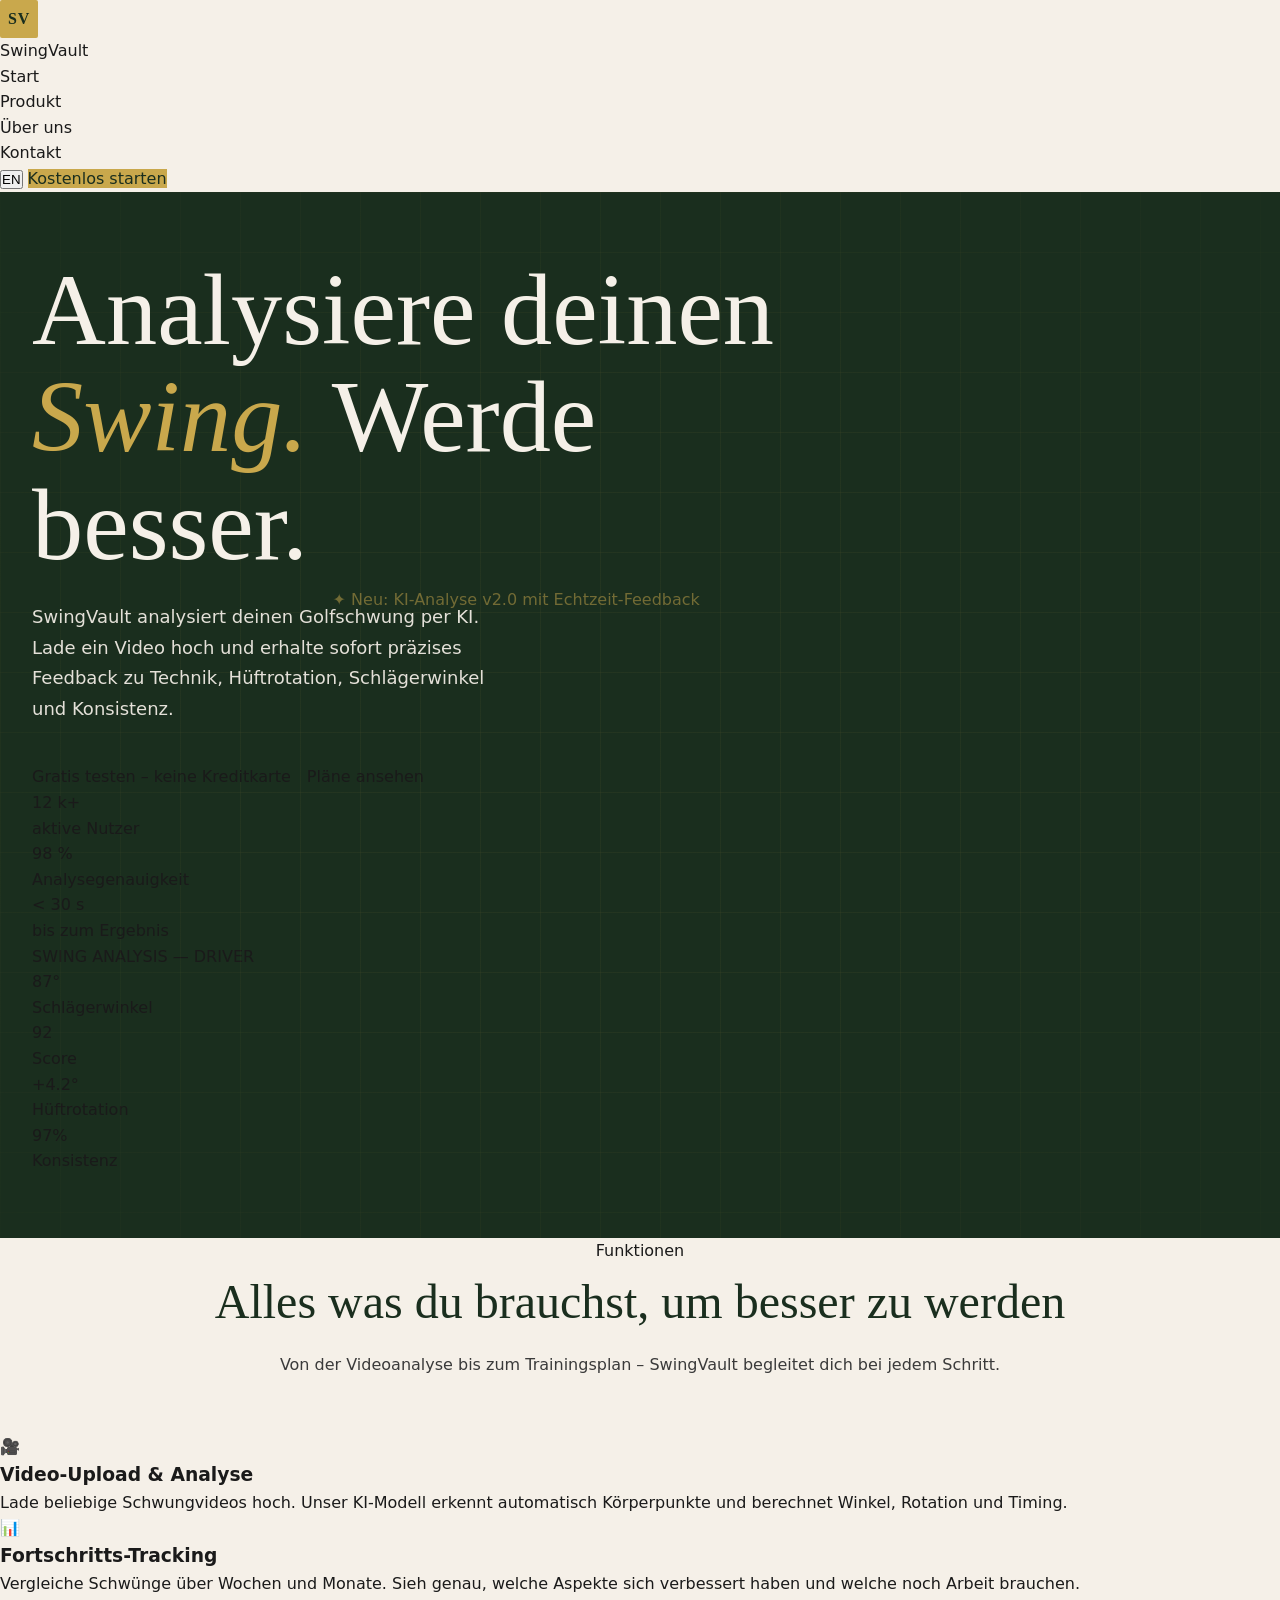
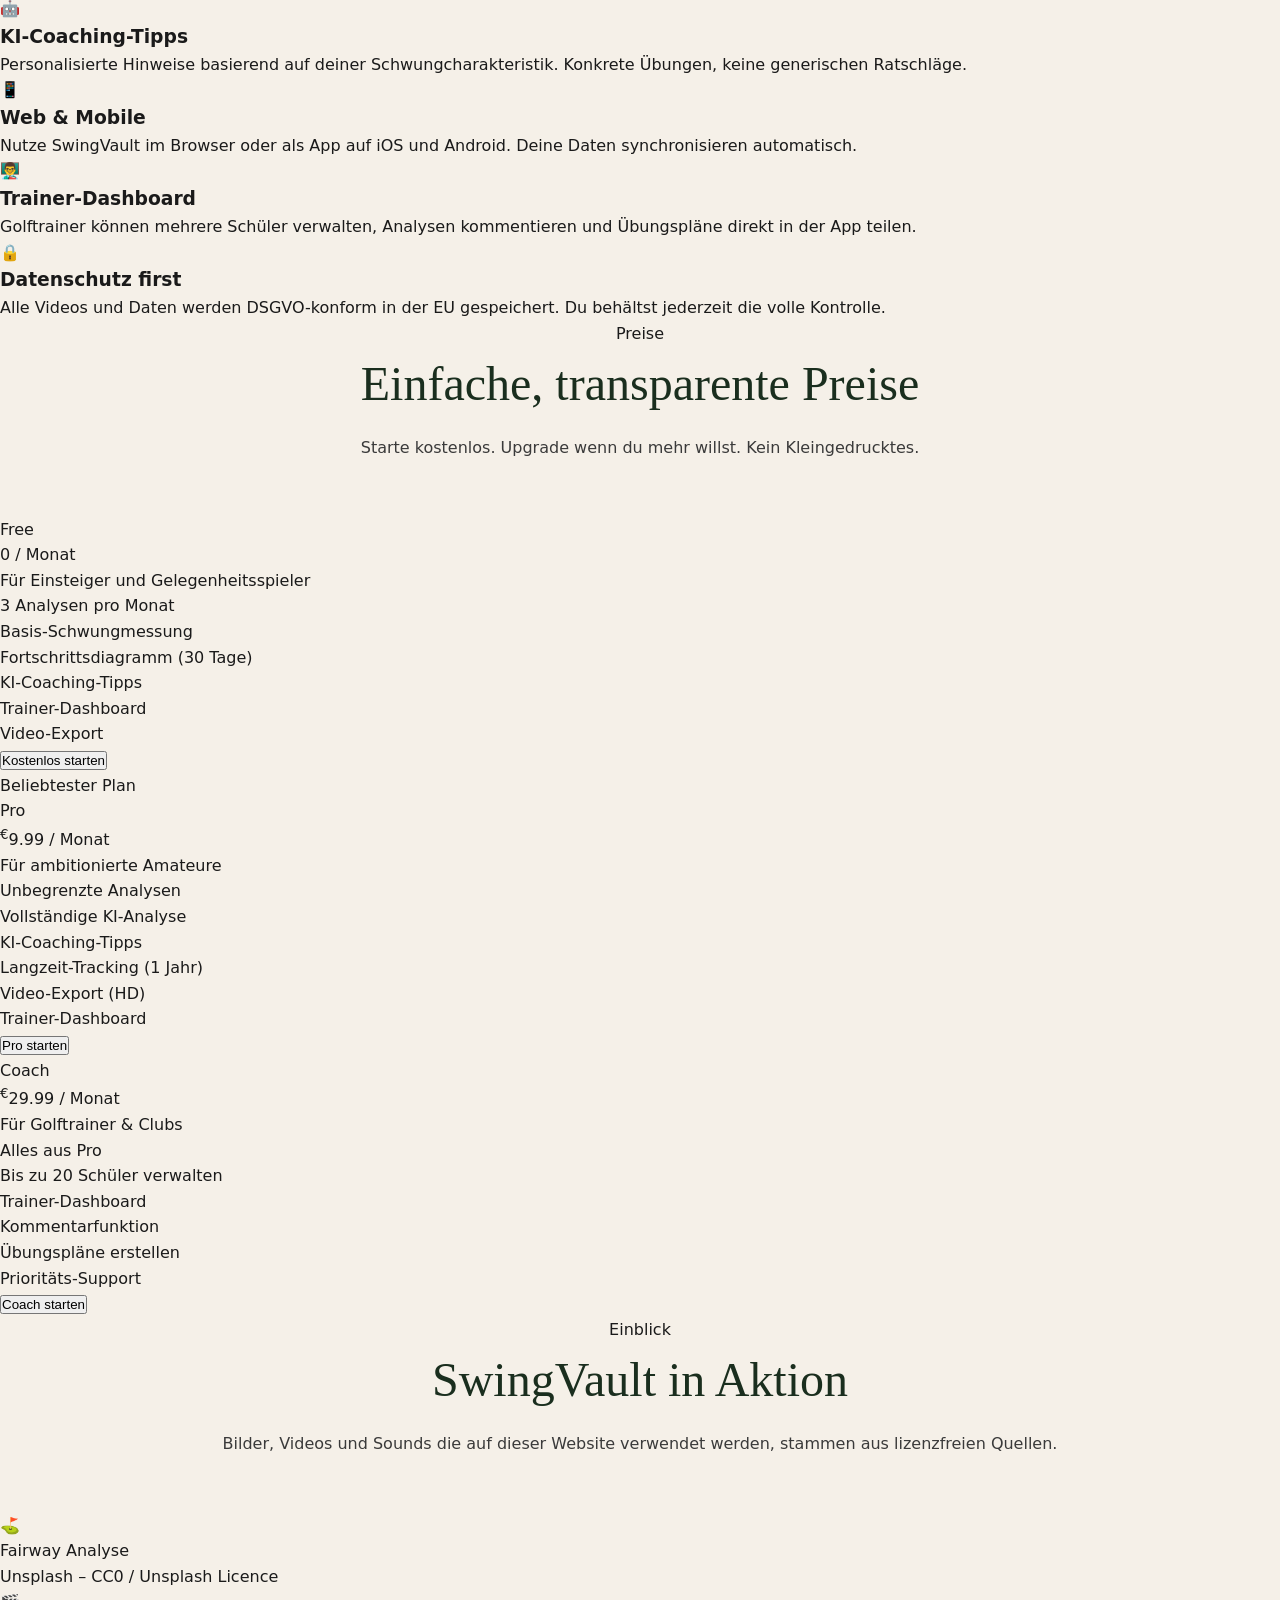
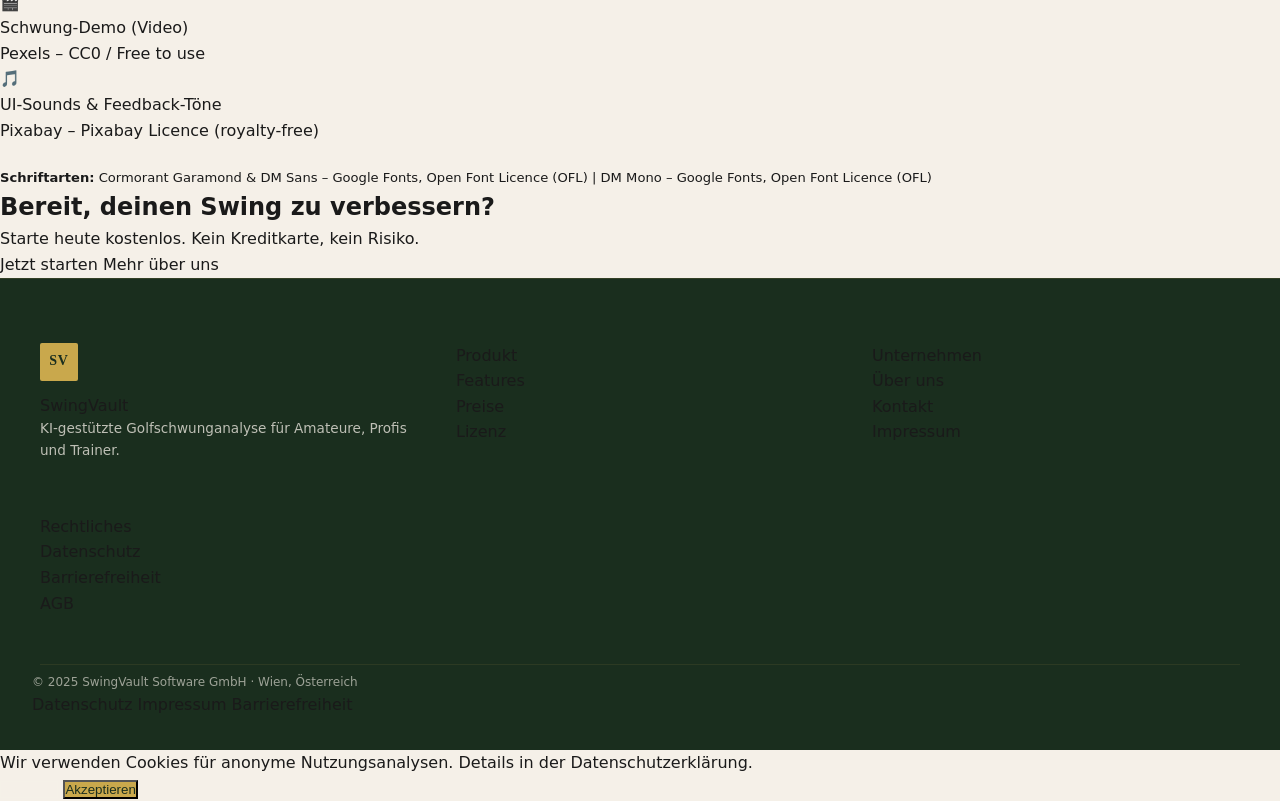
==== index.html @ 76a216c8 "push 4 Index.html" ====
<!DOCTYPE html>
<html lang="de">
<head>
  <meta charset="UTF-8" />
  <meta name="viewport" content="width=device-width, initial-scale=1.0" />
  <title>SwingVault – KI-Golfanalyse für Amis &amp; Pros</title>
  <meta name="description" content="SwingVault analysiert deinen Golfschwung per KI. Lade ein Video hoch und erhalte sofort Feedback zu Technik, Kraft und Konsistenz." />
  <link rel="stylesheet" href="css/style.css" />
</head>
<body>

  <!-- Skip Link (Barrierefreiheit) -->
  <a href="#main" class="skip-link" data-de="Zum Hauptinhalt springen" data-en="Skip to main content">Zum Hauptinhalt springen</a>

  <!-- Navigation -->
  <nav class="site-nav" role="navigation" aria-label="Hauptnavigation">
    <div class="nav-inner">
      <a href="index.html" class="nav-logo" aria-label="SwingVault – Startseite">
        <span class="logo-mark" aria-hidden="true">SV</span>
        SwingVault
      </a>
      <ul class="nav-links" role="list">
        <li><a href="index.html" aria-current="page" data-de="Start" data-en="Home">Start</a></li>
        <li><a href="product.html" data-de="Produkt" data-en="Product">Produkt</a></li>
        <li><a href="about.html" data-de="Über uns" data-en="About us">Über uns</a></li>
        <li><a href="contact.html" data-de="Kontakt" data-en="Contact">Kontakt</a></li>
      </ul>
      <div class="nav-actions">
        <button id="langToggle" aria-label="Sprache wechseln" title="Switch language">
          <span id="langLabel">EN</span>
        </button>
        <a href="product.html" class="btn-primary" data-de="Kostenlos starten" data-en="Start for free">Kostenlos starten</a>
      </div>
    </div>
  </nav>

  <main id="main">

    <!-- ── Hero ─────────────────────────────────────────────── -->
    <section class="hero" aria-labelledby="hero-title">
      <div class="hero-bg" aria-hidden="true"></div>
      <div class="hero-grid" aria-hidden="true"></div>
      <div class="hero-inner">
        <div class="hero-content">
          <div class="hero-badge" role="text">
            <span aria-hidden="true">✦</span>
            <span data-de="Neu: KI-Analyse v2.0 mit Echtzeit-Feedback" data-en="New: AI Analysis v2.0 with real-time feedback">Neu: KI-Analyse v2.0 mit Echtzeit-Feedback</span>
          </div>
          <h1 class="hero-title" id="hero-title">
            <span data-de="Analysiere deinen" data-en="Analyse your">Analysiere deinen</span><br>
            <em data-de="Swing." data-en="Swing.">Swing.</em>
            <span data-de="Werde" data-en="Become">Werde</span><br>
            <span data-de="besser." data-en="better.">besser.</span>
          </h1>
          <p class="hero-sub" data-de="SwingVault analysiert deinen Golfschwung per KI. Lade ein Video hoch und erhalte sofort präzises Feedback zu Technik, Hüftrotation, Schlägerwinkel und Konsistenz." data-en="SwingVault analyses your golf swing using AI. Upload a video and instantly receive precise feedback on technique, hip rotation, club angle and consistency.">
            SwingVault analysiert deinen Golfschwung per KI. Lade ein Video hoch und erhalte sofort präzises Feedback zu Technik, Hüftrotation, Schlägerwinkel und Konsistenz.
          </p>
          <div class="hero-cta">
            <a href="product.html" class="btn-hero" data-de="Gratis testen – kein Kreditkarte" data-en="Try free – no credit card">Gratis testen – keine Kreditkarte</a>
            <a href="product.html#pricing" class="btn-hero-ghost" data-de="Pläne ansehen" data-en="View plans">Pläne ansehen</a>
          </div>
          <div class="hero-stats" role="list" aria-label="Kennzahlen">
            <div role="listitem">
              <div class="stat-num">12 k+</div>
              <div class="stat-label" data-de="aktive Nutzer" data-en="active users">aktive Nutzer</div>
            </div>
            <div role="listitem">
              <div class="stat-num">98 %</div>
              <div class="stat-label" data-de="Analysegenauigkeit" data-en="analysis accuracy">Analysegenauigkeit</div>
            </div>
            <div role="listitem">
              <div class="stat-num">&lt; 30 s</div>
              <div class="stat-label" data-de="bis zum Ergebnis" data-en="until result">bis zum Ergebnis</div>
            </div>
          </div>
        </div>

        <!-- App-Mockup -->
        <div class="hero-visual" aria-hidden="true">
          <div class="app-mockup" role="img" aria-label="Screenshot der SwingVault App mit Swing-Analysediagramm">
            <div class="mockup-bar">
              <span></span><span></span><span></span>
            </div>
            <div class="mockup-chart">
              <div class="chart-title">SWING ANALYSIS — DRIVER</div>
              <div class="chart-bars">
                <div class="chart-bar" style="height:45%"></div>
                <div class="chart-bar" style="height:62%"></div>
                <div class="chart-bar" style="height:55%"></div>
                <div class="chart-bar active" style="height:88%"></div>
                <div class="chart-bar" style="height:74%"></div>
                <div class="chart-bar" style="height:81%"></div>
                <div class="chart-bar" style="height:69%"></div>
                <div class="chart-bar active" style="height:92%"></div>
              </div>
            </div>
            <div class="mockup-metrics">
              <div class="metric-card">
                <div class="metric-val">87°</div>
                <div class="metric-label">Schlägerwinkel</div>
              </div>
              <div class="metric-card">
                <div class="metric-val">92</div>
                <div class="metric-label">Score</div>
              </div>
              <div class="metric-card">
                <div class="metric-val">+4.2°</div>
                <div class="metric-label">Hüftrotation</div>
              </div>
              <div class="metric-card">
                <div class="metric-val">97%</div>
                <div class="metric-label">Konsistenz</div>
              </div>
            </div>
          </div>
        </div>
      </div>
    </section>

    <!-- ── Features ──────────────────────────────────────────── -->
    <section class="features-bg" aria-labelledby="features-title">
      <div class="section-inner">
        <div class="section-header">
          <span class="section-tag" data-de="Funktionen" data-en="Features">Funktionen</span>
          <h2 class="section-title" id="features-title" data-de="Alles was du brauchst, um besser zu werden" data-en="Everything you need to improve">Alles was du brauchst, um besser zu werden</h2>
          <p class="section-sub" data-de="Von der Videoanalyse bis zum Trainingsplan – SwingVault begleitet dich bei jedem Schritt." data-en="From video analysis to training plans – SwingVault supports you every step of the way.">Von der Videoanalyse bis zum Trainingsplan – SwingVault begleitet dich bei jedem Schritt.</p>
        </div>
        <div class="features-grid" role="list">
          <article class="feature-card" role="listitem">
            <div class="feature-icon" aria-hidden="true">🎥</div>
            <h3 class="feature-title" data-de="Video-Upload & Analyse" data-en="Video Upload & Analysis">Video-Upload &amp; Analyse</h3>
            <p class="feature-desc" data-de="Lade beliebige Schwungvideos hoch. Unser KI-Modell erkennt automatisch Körperpunkte und berechnet Winkel, Rotation und Timing." data-en="Upload any swing video. Our AI model automatically detects body points and calculates angles, rotation and timing.">Lade beliebige Schwungvideos hoch. Unser KI-Modell erkennt automatisch Körperpunkte und berechnet Winkel, Rotation und Timing.</p>
          </article>
          <article class="feature-card" role="listitem">
            <div class="feature-icon" aria-hidden="true">📊</div>
            <h3 class="feature-title" data-de="Fortschritts-Tracking" data-en="Progress Tracking">Fortschritts-Tracking</h3>
            <p class="feature-desc" data-de="Vergleiche Schwünge über Wochen und Monate. Sieh genau, welche Aspekte sich verbessert haben und welche noch Arbeit brauchen." data-en="Compare swings over weeks and months. See exactly which aspects have improved and which still need work.">Vergleiche Schwünge über Wochen und Monate. Sieh genau, welche Aspekte sich verbessert haben und welche noch Arbeit brauchen.</p>
          </article>
          <article class="feature-card" role="listitem">
            <div class="feature-icon" aria-hidden="true">🤖</div>
            <h3 class="feature-title" data-de="KI-Coaching-Tipps" data-en="AI Coaching Tips">KI-Coaching-Tipps</h3>
            <p class="feature-desc" data-de="Personalisierte Hinweise basierend auf deiner Schwungcharakteristik. Konkrete Übungen, keine generischen Ratschläge." data-en="Personalised tips based on your swing characteristics. Concrete drills, not generic advice.">Personalisierte Hinweise basierend auf deiner Schwungcharakteristik. Konkrete Übungen, keine generischen Ratschläge.</p>
          </article>
          <article class="feature-card" role="listitem">
            <div class="feature-icon" aria-hidden="true">📱</div>
            <h3 class="feature-title" data-de="Web & Mobile" data-en="Web & Mobile">Web &amp; Mobile</h3>
            <p class="feature-desc" data-de="Nutze SwingVault im Browser oder als App auf iOS und Android. Deine Daten synchronisieren automatisch." data-en="Use SwingVault in the browser or as an app on iOS and Android. Your data syncs automatically.">Nutze SwingVault im Browser oder als App auf iOS und Android. Deine Daten synchronisieren automatisch.</p>
          </article>
          <article class="feature-card" role="listitem">
            <div class="feature-icon" aria-hidden="true">👨‍🏫</div>
            <h3 class="feature-title" data-de="Trainer-Dashboard" data-en="Coach Dashboard">Trainer-Dashboard</h3>
            <p class="feature-desc" data-de="Golftrainer können mehrere Schüler verwalten, Analysen kommentieren und Übungspläne direkt in der App teilen." data-en="Golf coaches can manage multiple pupils, comment on analyses and share training plans directly in the app.">Golftrainer können mehrere Schüler verwalten, Analysen kommentieren und Übungspläne direkt in der App teilen.</p>
          </article>
          <article class="feature-card" role="listitem">
            <div class="feature-icon" aria-hidden="true">🔒</div>
            <h3 class="feature-title" data-de="Datenschutz first" data-en="Privacy first">Datenschutz first</h3>
            <p class="feature-desc" data-de="Alle Videos und Daten werden DSGVO-konform in der EU gespeichert. Du behältst jederzeit die volle Kontrolle." data-en="All videos and data are stored in the EU in compliance with GDPR. You retain full control at all times.">Alle Videos und Daten werden DSGVO-konform in der EU gespeichert. Du behältst jederzeit die volle Kontrolle.</p>
          </article>
        </div>
      </div>
    </section>

    <!-- ── Pricing ────────────────────────────────────────────── -->
    <section id="pricing" aria-labelledby="pricing-title">
      <div class="section-inner">
        <div class="section-header centered">
          <span class="section-tag" data-de="Preise" data-en="Pricing">Preise</span>
          <h2 class="section-title" id="pricing-title" data-de="Einfache, transparente Preise" data-en="Simple, transparent pricing">Einfache, transparente Preise</h2>
          <p class="section-sub" data-de="Starte kostenlos. Upgrade wenn du mehr willst. Kein Kleingedrucktes." data-en="Start free. Upgrade when you want more. No small print.">Starte kostenlos. Upgrade wenn du mehr willst. Kein Kleingedrucktes.</p>
        </div>
        <div class="pricing-grid" role="list">

          <!-- Free -->
          <article class="pricing-card" role="listitem" aria-labelledby="plan-free">
            <div class="plan-name" data-de="Free" data-en="Free">Free</div>
            <div class="plan-price" id="plan-free">0 <span data-de="/ Monat" data-en="/ month">/ Monat</span></div>
            <p class="plan-desc" data-de="Für Einsteiger und Gelegenheitsspieler" data-en="For beginners and casual players">Für Einsteiger und Gelegenheitsspieler</p>
            <ul class="plan-features" aria-label="Free Plan Features">
              <li data-de="3 Analysen pro Monat" data-en="3 analyses per month">3 Analysen pro Monat</li>
              <li data-de="Basis-Schwungmessung" data-en="Basic swing measurement">Basis-Schwungmessung</li>
              <li data-de="Fortschrittsdiagramm (30 Tage)" data-en="Progress chart (30 days)">Fortschrittsdiagramm (30 Tage)</li>
              <li class="muted" data-de="KI-Coaching-Tipps" data-en="AI Coaching Tips">KI-Coaching-Tipps</li>
              <li class="muted" data-de="Trainer-Dashboard" data-en="Coach Dashboard">Trainer-Dashboard</li>
              <li class="muted" data-de="Video-Export" data-en="Video Export">Video-Export</li>
            </ul>
            <button class="btn-plan btn-plan-outline" aria-label="Free Plan wählen" data-de="Kostenlos starten" data-en="Start free">Kostenlos starten</button>
          </article>

          <!-- Pro (Featured) -->
          <article class="pricing-card featured" role="listitem" aria-labelledby="plan-pro">
            <div class="pricing-badge" data-de="Beliebtester Plan" data-en="Most popular">Beliebtester Plan</div>
            <div class="plan-name" data-de="Pro" data-en="Pro">Pro</div>
            <div class="plan-price" id="plan-pro"><sup>€</sup>9<span data-de=".99 / Monat" data-en=".99 / month">.99 / Monat</span></div>
            <p class="plan-desc" data-de="Für ambitionierte Amateure" data-en="For ambitious amateurs">Für ambitionierte Amateure</p>
            <ul class="plan-features" aria-label="Pro Plan Features">
              <li data-de="Unbegrenzte Analysen" data-en="Unlimited analyses">Unbegrenzte Analysen</li>
              <li data-de="Vollständige KI-Analyse" data-en="Full AI analysis">Vollständige KI-Analyse</li>
              <li data-de="KI-Coaching-Tipps" data-en="AI Coaching Tips">KI-Coaching-Tipps</li>
              <li data-de="Langzeit-Tracking (1 Jahr)" data-en="Long-term tracking (1 year)">Langzeit-Tracking (1 Jahr)</li>
              <li data-de="Video-Export (HD)" data-en="Video Export (HD)">Video-Export (HD)</li>
              <li class="muted" data-de="Trainer-Dashboard" data-en="Coach Dashboard">Trainer-Dashboard</li>
            </ul>
            <button class="btn-plan btn-plan-gold" aria-label="Pro Plan wählen" data-de="Pro starten" data-en="Start Pro">Pro starten</button>
          </article>

          <!-- Coach -->
          <article class="pricing-card" role="listitem" aria-labelledby="plan-coach">
            <div class="plan-name" data-de="Coach" data-en="Coach">Coach</div>
            <div class="plan-price" id="plan-coach"><sup>€</sup>29<span data-de=".99 / Monat" data-en=".99 / month">.99 / Monat</span></div>
            <p class="plan-desc" data-de="Für Golftrainer &amp; Clubs" data-en="For golf coaches &amp; clubs">Für Golftrainer &amp; Clubs</p>
            <ul class="plan-features" aria-label="Coach Plan Features">
              <li data-de="Alles aus Pro" data-en="Everything in Pro">Alles aus Pro</li>
              <li data-de="Bis zu 20 Schüler verwalten" data-en="Manage up to 20 pupils">Bis zu 20 Schüler verwalten</li>
              <li data-de="Trainer-Dashboard" data-en="Coach Dashboard">Trainer-Dashboard</li>
              <li data-de="Kommentarfunktion" data-en="Comment function">Kommentarfunktion</li>
              <li data-de="Übungspläne erstellen" data-en="Create training plans">Übungspläne erstellen</li>
              <li data-de="Prioritäts-Support" data-en="Priority support">Prioritäts-Support</li>
            </ul>
            <button class="btn-plan btn-plan-outline" aria-label="Coach Plan wählen" data-de="Coach starten" data-en="Start Coach">Coach starten</button>
          </article>

        </div>
      </div>
    </section>

    <!-- ── Medien / Urheberrecht ──────────────────────────────── -->
    <section class="media-section" aria-labelledby="media-title">
      <div class="section-inner">
        <div class="section-header">
          <span class="section-tag" data-de="Einblick" data-en="Preview">Einblick</span>
          <h2 class="section-title" id="media-title" data-de="SwingVault in Aktion" data-en="SwingVault in Action">SwingVault in Aktion</h2>
          <p class="section-sub" data-de="Bilder, Videos und Sounds die auf dieser Website verwendet werden, stammen aus lizenzfreien Quellen." data-en="Images, videos and sounds used on this website are sourced from licence-free sources.">Bilder, Videos und Sounds die auf dieser Website verwendet werden, stammen aus lizenzfreien Quellen.</p>
        </div>
        <div class="media-grid" role="list" aria-label="Medienvorschau">
          <figure class="media-card" role="listitem">
            <div class="media-thumb" role="img" aria-label="Golfspieler beim Abschlag auf einem grünen Fairway">⛳</div>
            <figcaption class="media-info">
              <div class="media-title" data-de="Fairway Analyse" data-en="Fairway Analysis">Fairway Analyse</div>
              <div class="media-license">Unsplash – CC0 / Unsplash Licence</div>
            </figcaption>
          </figure>
          <figure class="media-card" role="listitem">
            <div class="media-thumb" role="img" aria-label="Animiertes Diagramm eines Golfschwungs">🎬</div>
            <figcaption class="media-info">
              <div class="media-title" data-de="Schwung-Demo (Video)" data-en="Swing Demo (Video)">Schwung-Demo (Video)</div>
              <div class="media-license">Pexels – CC0 / Free to use</div>
            </figcaption>
          </figure>
          <figure class="media-card" role="listitem">
            <div class="media-thumb" role="img" aria-label="Interface-Icon Set">🎵</div>
            <figcaption class="media-info">
              <div class="media-title" data-de="UI-Sounds &amp; Feedback-Töne" data-en="UI Sounds &amp; Feedback Tones">UI-Sounds &amp; Feedback-Töne</div>
              <div class="media-license">Pixabay – Pixabay Licence (royalty-free)</div>
            </figcaption>
          </figure>
        </div>
        <p style="margin-top:24px; font-size:.82rem; color:var(--text-muted);">
          <strong style="color:var(--text);" data-de="Schriftarten:" data-en="Fonts:">Schriftarten:</strong>
          Cormorant Garamond &amp; DM Sans – Google Fonts, Open Font Licence (OFL) |
          DM Mono – Google Fonts, Open Font Licence (OFL)
        </p>
      </div>
    </section>

    <!-- ── CTA ───────────────────────────────────────────────── -->
    <section aria-labelledby="cta-title" style="padding-top:0;">
      <div class="section-inner">
        <div class="cta-banner">
          <h2 class="cta-title" id="cta-title" data-de="Bereit, deinen Swing zu verbessern?" data-en="Ready to improve your swing?">Bereit, deinen Swing zu verbessern?</h2>
          <p class="cta-sub" data-de="Starte heute kostenlos. Kein Kreditkarte, kein Risiko." data-en="Start free today. No credit card, no risk.">Starte heute kostenlos. Kein Kreditkarte, kein Risiko.</p>
          <div class="cta-btns">
            <a href="product.html" class="btn-hero" data-de="Jetzt starten" data-en="Get started now">Jetzt starten</a>
            <a href="about.html" class="btn-hero-ghost" data-de="Mehr über uns" data-en="Learn more about us">Mehr über uns</a>
          </div>
        </div>
      </div>
    </section>

  </main>

  <!-- Footer -->
  <footer class="site-footer" role="contentinfo">
    <div class="footer-inner">
      <div class="footer-brand">
        <a href="index.html" class="nav-logo" aria-label="SwingVault Startseite">
          <span class="logo-mark" aria-hidden="true">SV</span> SwingVault
        </a>
        <p class="footer-tagline" data-de="KI-gestützte Golfschwunganalyse für Amateure, Profis und Trainer." data-en="AI-powered golf swing analysis for amateurs, professionals and coaches.">KI-gestützte Golfschwunganalyse für Amateure, Profis und Trainer.</p>
      </div>
      <div class="footer-col">
        <div class="footer-col-title" data-de="Produkt" data-en="Product">Produkt</div>
        <ul>
          <li><a href="product.html" data-de="Features" data-en="Features">Features</a></li>
          <li><a href="product.html#pricing" data-de="Preise" data-en="Pricing">Preise</a></li>
          <li><a href="license.html" data-de="Lizenz" data-en="Licence">Lizenz</a></li>
        </ul>
      </div>
      <div class="footer-col">
        <div class="footer-col-title" data-de="Unternehmen" data-en="Company">Unternehmen</div>
        <ul>
          <li><a href="about.html" data-de="Über uns" data-en="About us">Über uns</a></li>
          <li><a href="contact.html" data-de="Kontakt" data-en="Contact">Kontakt</a></li>
          <li><a href="contact.html#impressum" data-de="Impressum" data-en="Imprint">Impressum</a></li>
        </ul>
      </div>
      <div class="footer-col">
        <div class="footer-col-title" data-de="Rechtliches" data-en="Legal">Rechtliches</div>
        <ul>
          <li><a href="privacy.html" data-de="Datenschutz" data-en="Privacy">Datenschutz</a></li>
          <li><a href="accessibility.html" data-de="Barrierefreiheit" data-en="Accessibility">Barrierefreiheit</a></li>
          <li><a href="license.html" data-de="AGB" data-en="T&amp;C">AGB</a></li>
        </ul>
      </div>
    </div>
    <div class="footer-bottom">
      <p class="footer-copy">© 2025 SwingVault Software GmbH · Wien, Österreich</p>
      <nav class="footer-legal-links" aria-label="Rechtliche Links">
        <a href="privacy.html" data-de="Datenschutz" data-en="Privacy">Datenschutz</a>
        <a href="contact.html#impressum" data-de="Impressum" data-en="Imprint">Impressum</a>
        <a href="accessibility.html" data-de="Barrierefreiheit" data-en="Accessibility">Barrierefreiheit</a>
      </nav>
    </div>
  </footer>

  <!-- Cookie Banner -->
  <div id="cookieBanner" role="region" aria-label="Cookie-Hinweis" aria-live="polite">
    <p class="cookie-text" data-de="Wir verwenden Cookies für anonyme Nutzungsanalysen. Details in der <a href='privacy.html'>Datenschutzerklärung</a>." data-en="We use cookies for anonymous usage analysis. Details in the <a href='privacy.html'>Privacy Policy</a>.">
      Wir verwenden Cookies für anonyme Nutzungsanalysen. Details in der <a href="privacy.html">Datenschutzerklärung</a>.
    </p>
    <div class="cookie-btns">
      <button class="btn-ghost" id="cookieDecline" data-de="Ablehnen" data-en="Decline">Ablehnen</button>
      <button class="btn-primary" id="cookieAccept" data-de="Akzeptieren" data-en="Accept">Akzeptieren</button>
    </div>
  </div>

  <script src="js/main.js"></script>
</body>
</html>
---- css/style.css ----
/* ============================================================
   FairwayVault – style.css
   Aesthetic: Luxury refined / dark green + cream + gold
   ============================================================ */

/* ---- TOKENS ---- */
:root {
  --green-deep:   #1a2e1e;
  --green-mid:    #2d4a32;
  --green-light:  #3d6b47;
  --cream:        #f5f0e8;
  --cream-dark:   #e8e0d0;
  --gold:         #c9a84c;
  --gold-light:   #e8c97a;
  --white:        #ffffff;
  --text-dark:    #1a1a1a;
  --text-mid:     #3a3a3a;
  --text-light:   #595959;

  --font-display: 'Cormorant Garamond', Georgia, serif;
  --font-body:    'DM Sans', system-ui, sans-serif;

  --radius:       4px;
  --radius-lg:    8px;
  --transition:   0.25s ease;
  --shadow:       0 4px 24px rgba(26,46,30,0.12);
  --shadow-hover: 0 8px 40px rgba(26,46,30,0.2);
}

/* ---- RESET ---- */
*, *::before, *::after { box-sizing: border-box; margin: 0; padding: 0; }
html { scroll-behavior: smooth; font-size: 16px; }
body {
  font-family: var(--font-body);
  background: var(--cream);
  color: var(--text-dark);
  line-height: 1.6;
  -webkit-font-smoothing: antialiased;
}
img { max-width: 100%; height: auto; display: block; }
a { color: inherit; text-decoration: none; }
ul { list-style: none; }

/* ---- ACCESSIBILITY ---- */
.skip-link {
  position: absolute;
  top: -100px;
  left: 1rem;
  background: var(--green-deep);
  color: var(--cream);
  padding: 0.5rem 1rem;
  border-radius: var(--radius);
  font-size: 0.875rem;
  z-index: 1000;
  transition: top var(--transition);
}
.skip-link:focus { top: 1rem; }

*:focus-visible {
  outline: 3px solid var(--gold);
  outline-offset: 3px;
  border-radius: 2px;
}

/* ---- HEADER ---- */
.site-header {
  position: sticky;
  top: 0;
  z-index: 100;
  background: rgba(26, 46, 30, 0.97);
  backdrop-filter: blur(10px);
  border-bottom: 1px solid rgba(201,168,76,0.2);
}
.header-inner {
  max-width: 1200px;
  margin: 0 auto;
  padding: 0 2rem;
  height: 70px;
  display: flex;
  align-items: center;
  gap: 2rem;
}
.logo {
  display: flex;
  align-items: center;
  gap: 0.75rem;
  flex-shrink: 0;
  color: var(--cream);
}
.logo-mark {
  width: 38px;
  height: 38px;
  background: var(--gold);
  color: var(--green-deep);
  font-family: var(--font-display);
  font-weight: 600;
  font-size: 1rem;
  display: flex;
  align-items: center;
  justify-content: center;
  letter-spacing: 0.05em;
  border-radius: 2px;
}
.logo-text {
  font-family: var(--font-display);
  font-size: 1.25rem;
  letter-spacing: 0.04em;
  color: var(--cream);
}
.main-nav { flex: 1; }
.main-nav ul {
  display: flex;
  gap: 2rem;
  align-items: center;
}
.nav-link {
  font-size: 0.875rem;
  font-weight: 400;
  letter-spacing: 0.05em;
  color: rgba(245,240,232,0.92);
  transition: color var(--transition);
  text-transform: uppercase;
  padding: 0.25rem 0;
  border-bottom: 1px solid transparent;
}
.nav-link:hover, .nav-link.active {
  color: var(--gold);
  border-bottom-color: var(--gold);
}
.header-actions { flex-shrink: 0; }
.lang-toggle {
  background: transparent;
  border: 1px solid rgba(201,168,76,0.4);
  color: var(--gold-light);
  padding: 0.3rem 0.75rem;
  border-radius: var(--radius);
  font-family: var(--font-body);
  font-size: 0.75rem;
  font-weight: 500;
  letter-spacing: 0.1em;
  cursor: pointer;
  transition: all var(--transition);
}
.lang-toggle:hover {
  background: var(--gold);
  color: var(--green-deep);
  border-color: var(--gold);
}

/* ---- HERO ---- */
.hero {
  position: relative;
  min-height: 92vh;
  display: flex;
  align-items: center;
  background: var(--green-deep);
  overflow: hidden;
  padding: 4rem 2rem;
}
.hero-bg {
  position: absolute;
  inset: 0;
  pointer-events: none;
}
.hero-grid {
  position: absolute;
  inset: 0;
  background-image:
    linear-gradient(rgba(201,168,76,0.06) 1px, transparent 1px),
    linear-gradient(90deg, rgba(201,168,76,0.06) 1px, transparent 1px);
  background-size: 60px 60px;
  mask-image: radial-gradient(ellipse 80% 80% at 50% 50%, black 40%, transparent 100%);
}
.hero-content {
  max-width: 1200px;
  margin: 0 auto;
  width: 100%;
  position: relative;
  z-index: 1;
}
.hero-eyebrow {
  font-size: 0.75rem;
  font-weight: 500;
  letter-spacing: 0.2em;
  text-transform: uppercase;
  color: var(--gold);
  margin-bottom: 1.5rem;
}
.hero h1 {
  font-family: var(--font-display);
  font-size: clamp(3.5rem, 8vw, 7rem);
  font-weight: 400;
  line-height: 1.05;
  color: var(--cream);
  margin-bottom: 1.5rem;
}
.hero h1 em {
  font-style: italic;
  color: var(--gold);
}
.hero-sub {
  font-size: 1.125rem;
  color: rgba(245,240,232,0.92);
  max-width: 480px;
  margin-bottom: 2.5rem;
  line-height: 1.7;
}
.hero-cta {
  display: flex;
  gap: 1rem;
  flex-wrap: wrap;
}
.hero-badge {
  position: absolute;
  right: 10%;
  top: 50%;
  transform: translateY(-50%);
  color: rgba(201,168,76,0.5);
  animation: spin 20s linear infinite;
}
@keyframes spin { to { transform: translateY(-50%) rotate(360deg); } }
.badge-ring { position: relative; }
.badge-center {
  position: absolute;
  inset: 0;
  display: flex;
  align-items: center;
  justify-content: center;
  font-family: var(--font-display);
  font-size: 2.5rem;
  font-weight: 600;
  color: var(--gold);
  animation: spin-reverse 20s linear infinite;
}
@keyframes spin-reverse { to { transform: rotate(-360deg); } }

/* ---- BUTTONS ---- */
.btn {
  display: inline-flex;
  align-items: center;
  padding: 0.875rem 2rem;
  border-radius: var(--radius);
  font-family: var(--font-body);
  font-size: 0.875rem;
  font-weight: 500;
  letter-spacing: 0.06em;
  text-transform: uppercase;
  transition: all var(--transition);
  cursor: pointer;
  border: none;
}
.btn-primary {
  background: var(--gold);
  color: var(--green-deep);
}
.btn-primary:hover {
  background: var(--gold-light);
  box-shadow: 0 4px 16px rgba(201,168,76,0.4);
  transform: translateY(-1px);
}
.btn-ghost {
  background: transparent;
  color: var(--cream);
  border: 1px solid rgba(245,240,232,0.3);
}
.btn-ghost:hover {
  border-color: var(--gold);
  color: var(--gold);
}

/* ---- USP STRIP ---- */
.usp-strip {
  background: var(--green-mid);
  padding: 1.25rem 2rem;
  border-bottom: 1px solid rgba(201,168,76,0.15);
}
.usp-inner {
  max-width: 1200px;
  margin: 0 auto;
  display: flex;
  justify-content: center;
  gap: 3rem;
  flex-wrap: wrap;
}
.usp-item {
  display: flex;
  align-items: center;
  gap: 0.5rem;
  font-size: 0.8rem;
  font-weight: 500;
  letter-spacing: 0.08em;
  text-transform: uppercase;
  color: rgba(245,240,232,0.95);
}
.usp-icon {
  color: var(--gold);
  font-style: normal;
  font-weight: 700;
}

/* ---- PRODUCTS ---- */
.products-section {
  max-width: 1200px;
  margin: 0 auto;
  padding: 6rem 2rem;
}
.section-header {
  text-align: center;
  margin-bottom: 3.5rem;
}
.section-header h2 {
  font-family: var(--font-display);
  font-size: clamp(2rem, 4vw, 3rem);
  font-weight: 400;
  color: var(--green-deep);
  margin-bottom: 0.75rem;
}
.section-header p {
  color: var(--text-mid);
  font-size: 1rem;
}
.products-grid {
  display: grid;
  grid-template-columns: repeat(auto-fill, minmax(320px, 1fr));
  gap: 2rem;
}
.product-card {
  background: var(--white);
  border-radius: var(--radius-lg);
  overflow: hidden;
  box-shadow: var(--shadow);
  transition: all var(--transition);
  border: 1px solid rgba(26,46,30,0.06);
}
.product-card:hover {
  transform: translateY(-4px);
  box-shadow: var(--shadow-hover);
}
.card-link { display: block; }
.card-image {
  position: relative;
  height: 220px;
  background: var(--cream-dark);
  overflow: hidden;
}
.card-image img {
  width: 100%;
  height: 100%;
  object-fit: cover;
  transition: transform 0.4s ease;
}
.product-card:hover .card-image img { transform: scale(1.04); }
.card-image--digital {
  background: linear-gradient(135deg, var(--green-deep) 0%, var(--green-mid) 100%);
  display: flex;
  align-items: center;
  justify-content: center;
}
.digital-icon { font-size: 3rem; }
.img-fallback {
  background: linear-gradient(135deg, var(--cream-dark), var(--cream));
  display: flex;
  align-items: center;
  justify-content: center;
}
.img-fallback::after {
  content: '⛳';
  font-size: 3rem;
  opacity: 0.4;
}

.grade-badge {
  position: absolute;
  top: 0.75rem;
  right: 0.75rem;
  width: 32px;
  height: 32px;
  border-radius: 50%;
  display: flex;
  align-items: center;
  justify-content: center;
  font-size: 0.75rem;
  font-weight: 700;
  font-family: var(--font-body);
  letter-spacing: 0;
}
.grade-a { background: var(--green-light); color: var(--white); }
.grade-b { background: var(--gold); color: var(--green-deep); }
.grade-c { background: var(--text-mid); color: var(--white); }
.grade-digital { background: var(--gold); color: var(--green-deep); font-size: 0.6rem; letter-spacing: 0.05em; }

.card-body { padding: 1.5rem; }
.card-brand {
  font-size: 0.7rem;
  font-weight: 500;
  letter-spacing: 0.12em;
  text-transform: uppercase;
  color: var(--green-light);
  margin-bottom: 0.25rem;
}
.card-title {
  font-family: var(--font-display);
  font-size: 1.375rem;
  font-weight: 600;
  color: var(--green-deep);
  margin-bottom: 0.375rem;
}
.card-spec {
  font-size: 0.8rem;
  color: var(--text-light);
  margin-bottom: 1rem;
}
.card-footer {
  display: flex;
  justify-content: space-between;
  align-items: center;
  padding-top: 1rem;
  border-top: 1px solid var(--cream-dark);
}
.card-price {
  font-family: var(--font-display);
  font-size: 1.375rem;
  font-weight: 600;
  color: var(--green-deep);
}
.card-cta {
  font-size: 0.75rem;
  font-weight: 500;
  letter-spacing: 0.08em;
  text-transform: uppercase;
  color: var(--green-light);
  transition: color var(--transition);
}
.product-card:hover .card-cta { color: var(--gold); }

/* ---- GRADING ---- */
.grading-section {
  background: var(--green-deep);
  padding: 6rem 2rem;
}
.grading-inner {
  max-width: 1200px;
  margin: 0 auto;
  display: grid;
  grid-template-columns: 1fr 2fr;
  gap: 4rem;
  align-items: center;
}
.grading-text h2 {
  font-family: var(--font-display);
  font-size: clamp(2rem, 4vw, 2.75rem);
  font-weight: 400;
  color: var(--cream);
  margin-bottom: 1rem;
}
.grading-text p { color: rgba(245,240,232,0.92); line-height: 1.7; }
.grading-cards {
  display: grid;
  grid-template-columns: repeat(3, 1fr);
  gap: 1.5rem;
}
.grade-card {
  background: rgba(255,255,255,0.05);
  border: 1px solid rgba(201,168,76,0.2);
  border-radius: var(--radius-lg);
  padding: 1.5rem;
}
.grade-card .grade-badge {
  position: static;
  margin-bottom: 1rem;
  width: 36px;
  height: 36px;
  font-size: 0.875rem;
}
.grade-card h3 {
  font-family: var(--font-display);
  font-size: 1.125rem;
  color: var(--cream);
  margin-bottom: 0.5rem;
}
.grade-card p { font-size: 0.85rem; color: rgba(245,240,232,0.88); line-height: 1.6; }

/* ---- ANKAUF ---- */
.ankauf-section {
  background: var(--gold);
  padding: 5rem 2rem;
  text-align: center;
}
.ankauf-inner { max-width: 600px; margin: 0 auto; }
.ankauf-section h2 {
  font-family: var(--font-display);
  font-size: clamp(2rem, 5vw, 3rem);
  font-weight: 400;
  color: var(--green-deep);
  margin-bottom: 1rem;
}
.ankauf-section p {
  color: rgba(26,46,30,0.75);
  margin-bottom: 2rem;
  font-size: 1.0625rem;
}
.ankauf-section .btn-primary {
  background: var(--green-deep);
  color: var(--cream);
}
.ankauf-section .btn-primary:hover {
  background: var(--green-mid);
}

/* ---- FOOTER ---- */
.site-footer {
  background: var(--green-deep);
  border-top: 1px solid rgba(201,168,76,0.15);
  padding: 4rem 2rem 2rem;
}
.footer-inner {
  max-width: 1200px;
  margin: 0 auto;
  display: grid;
  grid-template-columns: 1fr 1fr 1fr;
  gap: 3rem;
  padding-bottom: 3rem;
  border-bottom: 1px solid rgba(201,168,76,0.1);
}
.footer-brand .logo-mark {
  margin-bottom: 0.75rem;
  font-size: 0.875rem;
}
.footer-brand p {
  font-size: 0.85rem;
  color: rgba(245,240,232,0.75);
  margin-bottom: 0.25rem;
}
.footer-copy {
  font-size: 0.75rem;
  color: rgba(245,240,232,0.6) !important;
  margin-top: 0.5rem !important;
}
.footer-nav ul {
  display: flex;
  flex-direction: column;
  gap: 0.75rem;
}
.footer-nav a {
  font-size: 0.85rem;
  color: rgba(245,240,232,0.85);
  transition: color var(--transition);
  letter-spacing: 0.02em;
}
.footer-nav a:hover { color: var(--gold); }
.footer-legal p {
  font-size: 0.75rem;
  color: rgba(245,240,232,0.7);
  line-height: 1.7;
}

/* ---- RESPONSIVE ---- */
@media (max-width: 900px) {
  .main-nav { display: none; }
  .grading-inner { grid-template-columns: 1fr; }
  .footer-inner { grid-template-columns: 1fr; gap: 2rem; }
  .hero-badge { display: none; }
}
@media (max-width: 600px) {
  .hero h1 { font-size: 3rem; }
  .products-grid { grid-template-columns: 1fr; }
  .grading-cards { grid-template-columns: 1fr; }
  .usp-inner { gap: 1.5rem; }
  .hero-cta { flex-direction: column; align-items: flex-start; }
}

/* ---- PAGE UTILITY (für alle Seiten) ---- */
.page-hero {
  background: var(--green-deep);
  padding: 5rem 2rem 4rem;
  text-align: center;
}
.page-hero h1 {
  font-family: var(--font-display);
  font-size: clamp(2.5rem, 6vw, 4.5rem);
  font-weight: 400;
  color: var(--cream);
  margin-bottom: 1rem;
}
.page-hero p {
  font-size: 1.0625rem;
  color: rgba(245,240,232,0.65);
  max-width: 560px;
  margin: 0 auto;
}
.page-content {
  max-width: 800px;
  margin: 0 auto;
  padding: 5rem 2rem;
}
.page-content h2 {
  font-family: var(--font-display);
  font-size: 1.875rem;
  color: var(--green-deep);
  margin: 2.5rem 0 1rem;
  border-bottom: 1px solid var(--cream-dark);
  padding-bottom: 0.5rem;
}
.page-content h3 {
  font-family: var(--font-display);
  font-size: 1.375rem;
  color: var(--green-mid);
  margin: 1.5rem 0 0.5rem;
}
.page-content p { color: var(--text-mid); line-height: 1.8; margin-bottom: 1rem; }
.page-content ul { color: var(--text-mid); padding-left: 1.5rem; margin-bottom: 1rem; }
.page-content ul li { margin-bottom: 0.5rem; line-height: 1.7; list-style: disc; }
.page-content a { color: var(--green-light); text-decoration: underline; }
.page-content a:hover { color: var(--gold); }
.info-box {
  background: var(--cream-dark);
  border-left: 3px solid var(--gold);
  padding: 1.25rem 1.5rem;
  border-radius: 0 var(--radius) var(--radius) 0;
  margin: 1.5rem 0;
}
.info-box p { margin: 0; font-size: 0.9rem; color: var(--text-mid); }
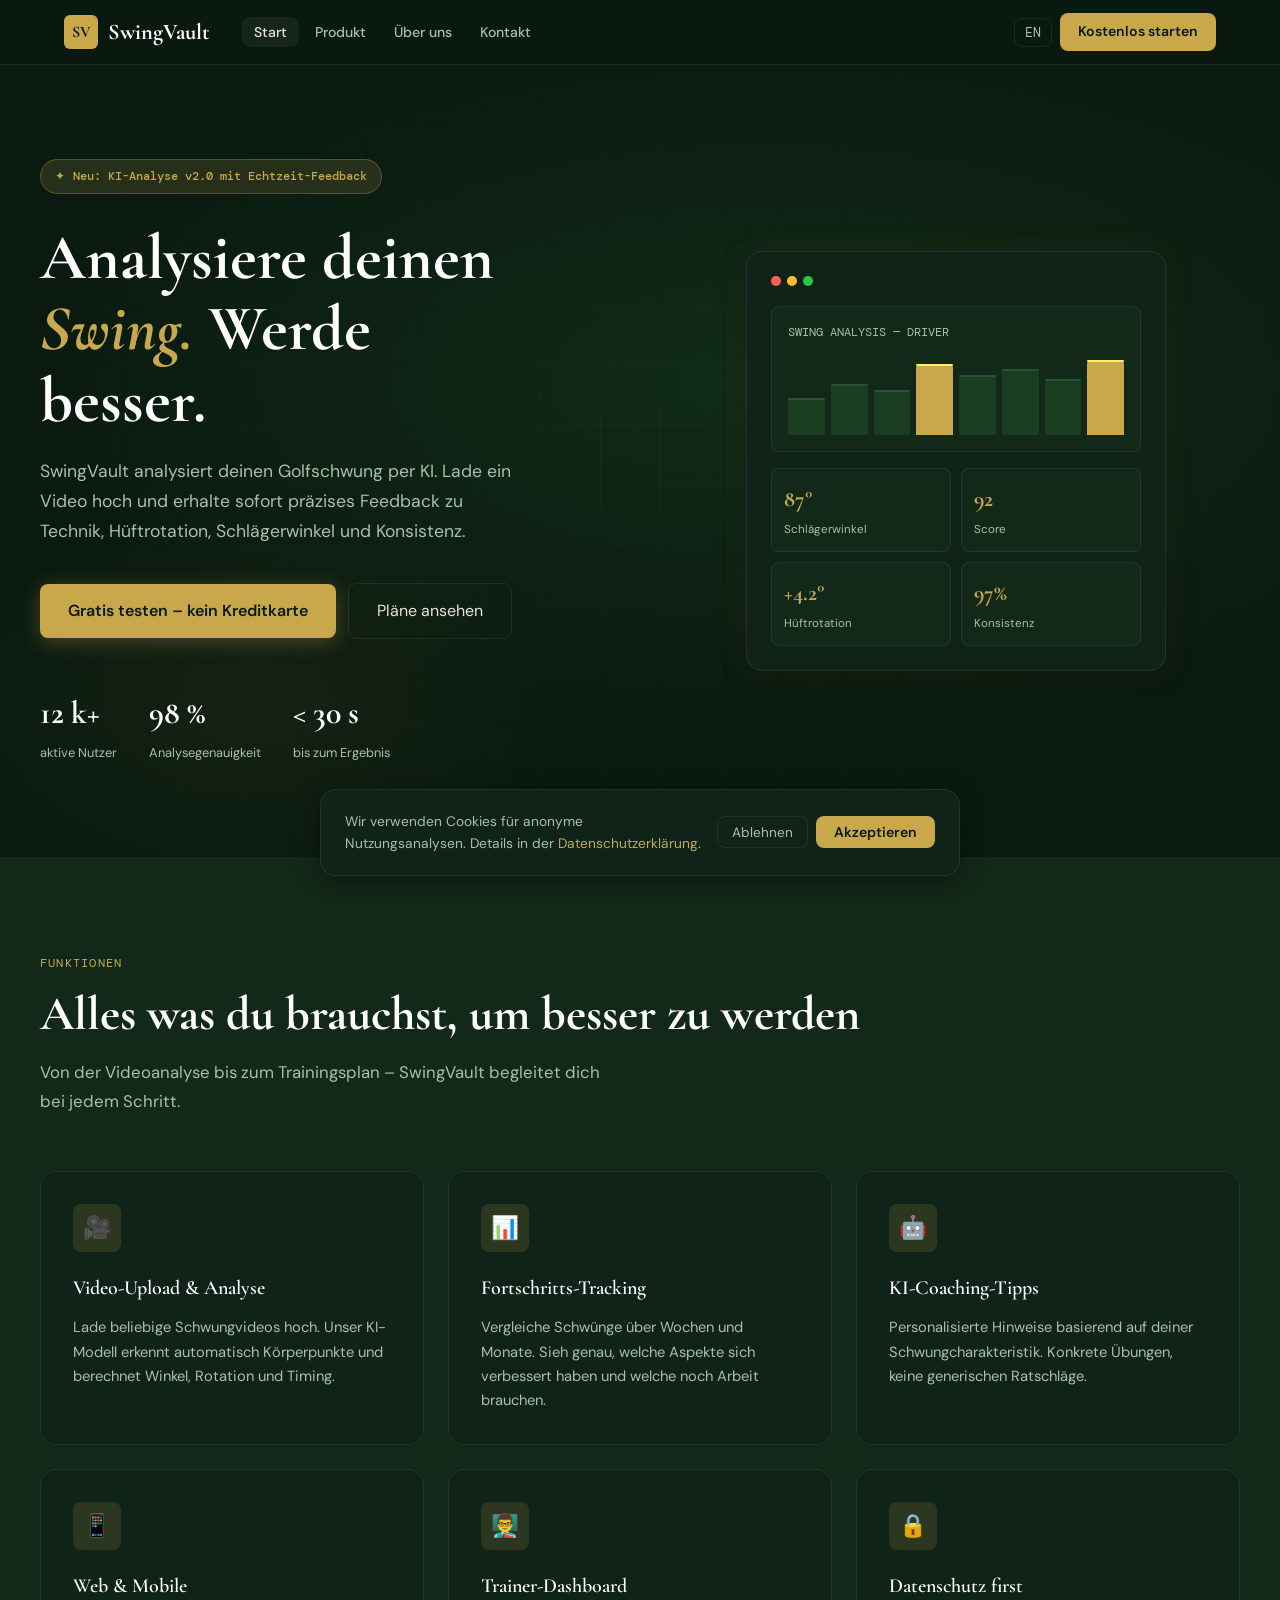
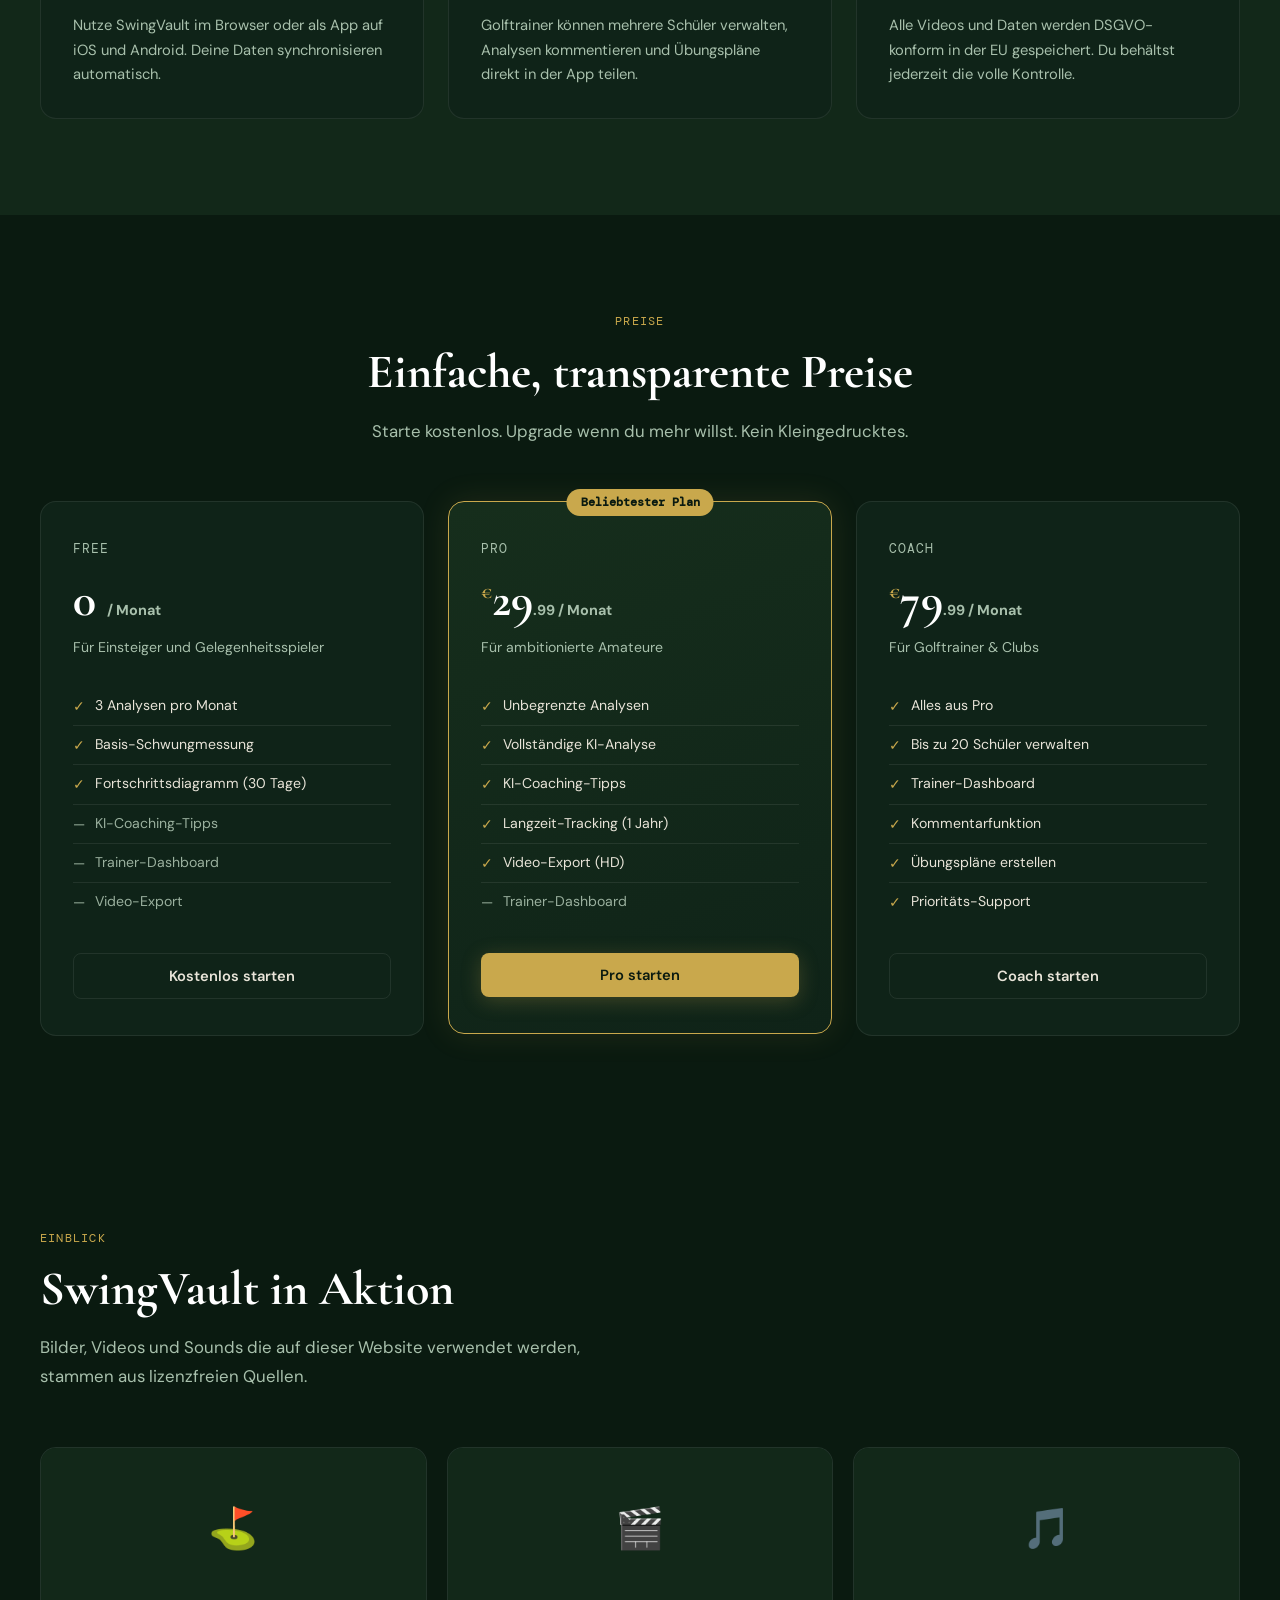
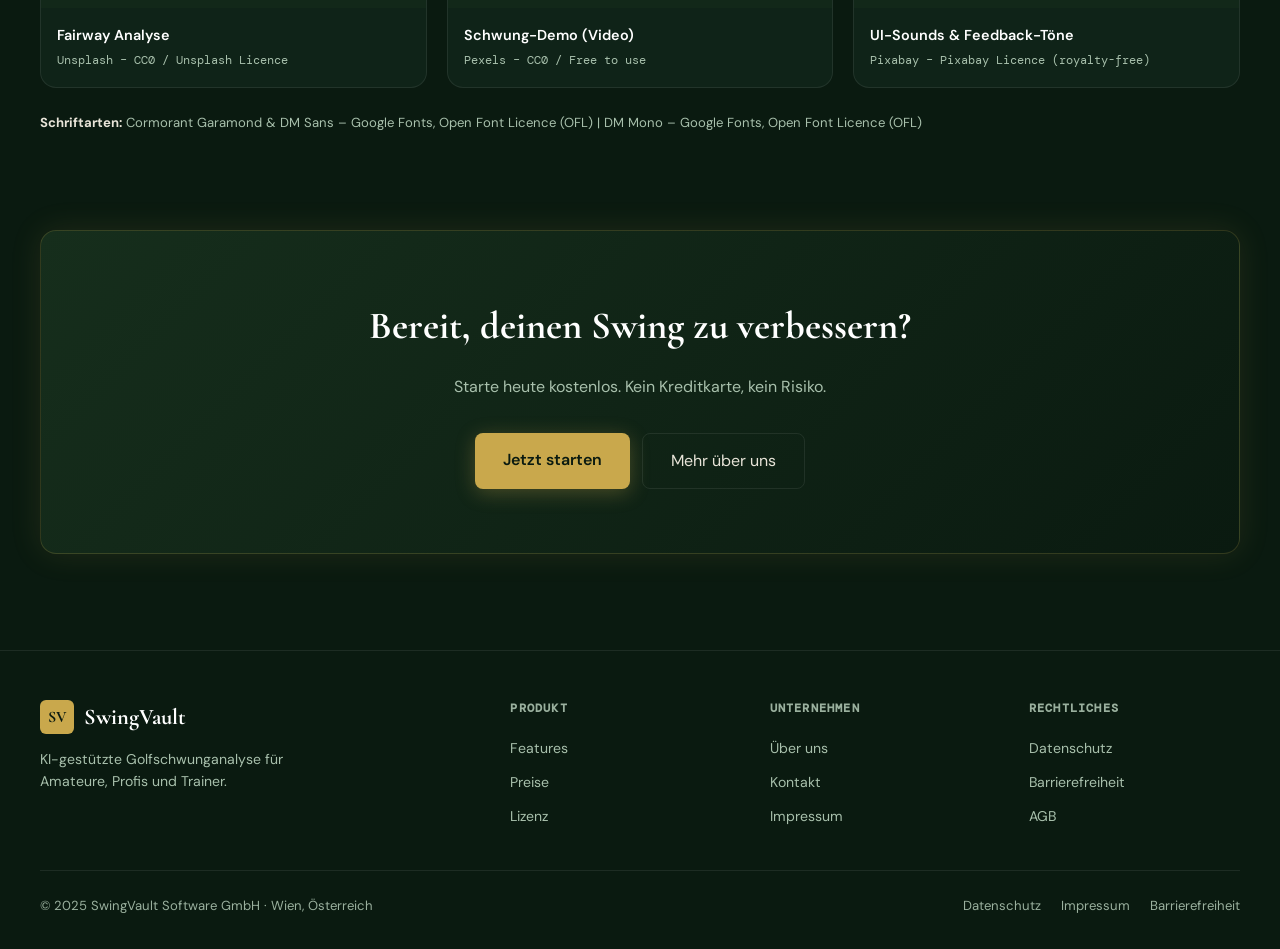
==== commit c747786d: "price update" ====
--- a/index.html
+++ b/index.html
@@ -190,7 +190,7 @@
           <article class="pricing-card featured" role="listitem" aria-labelledby="plan-pro">
             <div class="pricing-badge" data-de="Beliebtester Plan" data-en="Most popular">Beliebtester Plan</div>
             <div class="plan-name" data-de="Pro" data-en="Pro">Pro</div>
-            <div class="plan-price" id="plan-pro"><sup>€</sup>9<span data-de=".99 / Monat" data-en=".99 / month">.99 / Monat</span></div>
+            <div class="plan-price" id="plan-pro"><sup>€</sup>29<span data-de=".99 / Monat" data-en=".99 / month">.99 / Monat</span></div>
             <p class="plan-desc" data-de="Für ambitionierte Amateure" data-en="For ambitious amateurs">Für ambitionierte Amateure</p>
             <ul class="plan-features" aria-label="Pro Plan Features">
               <li data-de="Unbegrenzte Analysen" data-en="Unlimited analyses">Unbegrenzte Analysen</li>
@@ -206,7 +206,7 @@
           <!-- Coach -->
           <article class="pricing-card" role="listitem" aria-labelledby="plan-coach">
             <div class="plan-name" data-de="Coach" data-en="Coach">Coach</div>
-            <div class="plan-price" id="plan-coach"><sup>€</sup>29<span data-de=".99 / Monat" data-en=".99 / month">.99 / Monat</span></div>
+            <div class="plan-price" id="plan-coach"><sup>€</sup>79<span data-de=".99 / Monat" data-en=".99 / month">.99 / Monat</span></div>
             <p class="plan-desc" data-de="Für Golftrainer &amp; Clubs" data-en="For golf coaches &amp; clubs">Für Golftrainer &amp; Clubs</p>
             <ul class="plan-features" aria-label="Coach Plan Features">
               <li data-de="Alles aus Pro" data-en="Everything in Pro">Alles aus Pro</li>
--- a/css/style.css
+++ b/css/style.css
@@ -1,622 +1,559 @@
 /* ============================================================
-   FairwayVault – style.css
-   Aesthetic: Luxury refined / dark green + cream + gold
+   SwingVault – style.css
+   Design: Premium dark SaaS, golf-inspired
+   Fonts: Cormorant Garamond (display) + DM Sans (body)
    ============================================================ */
 
-/* ---- TOKENS ---- */
+@import url('https://fonts.googleapis.com/css2?family=Cormorant+Garamond:ital,wght@0,400;0,600;0,700;1,400&family=DM+Sans:wght@300;400;500;600&family=DM+Mono:wght@400;500&display=swap');
+
+/* ── Variables ─────────────────────────────────────────────── */
 :root {
-  --green-deep:   #1a2e1e;
-  --green-mid:    #2d4a32;
-  --green-light:  #3d6b47;
-  --cream:        #f5f0e8;
-  --cream-dark:   #e8e0d0;
-  --gold:         #c9a84c;
-  --gold-light:   #e8c97a;
-  --white:        #ffffff;
-  --text-dark:    #1a1a1a;
-  --text-mid:     #3a3a3a;
-  --text-light:   #595959;
+  --bg:          #0a1a10;
+  --bg-card:     #0f2318;
+  --bg-subtle:   #122819;
+  --border:      rgba(255,255,255,0.08);
+  --gold:        #c9a84c;
+  --gold-light:  #e2c97a;
+  --gold-dim:    rgba(201,168,76,0.15);
+  --text:        #e8e4d8;
+  --text-muted:  #a8c0ac;
+  --text-dim:    #9ab09e;
+  --white:       #ffffff;
+  --green-mid:   #1a3d22;
+  --green-bright:#2e7d45;
 
   --font-display: 'Cormorant Garamond', Georgia, serif;
   --font-body:    'DM Sans', system-ui, sans-serif;
-
-  --radius:       4px;
-  --radius-lg:    8px;
-  --transition:   0.25s ease;
-  --shadow:       0 4px 24px rgba(26,46,30,0.12);
-  --shadow-hover: 0 8px 40px rgba(26,46,30,0.2);
-}
-
-/* ---- RESET ---- */
+  --font-mono:    'DM Mono', monospace;
+
+  --radius:      8px;
+  --radius-lg:   16px;
+  --shadow:      0 4px 24px rgba(0,0,0,0.4);
+  --shadow-gold: 0 0 32px rgba(201,168,76,0.12);
+}
+
+/* ── Reset ─────────────────────────────────────────────────── */
 *, *::before, *::after { box-sizing: border-box; margin: 0; padding: 0; }
 html { scroll-behavior: smooth; font-size: 16px; }
 body {
   font-family: var(--font-body);
-  background: var(--cream);
-  color: var(--text-dark);
-  line-height: 1.6;
+  background: var(--bg);
+  color: var(--text);
+  line-height: 1.65;
   -webkit-font-smoothing: antialiased;
 }
-img { max-width: 100%; height: auto; display: block; }
-a { color: inherit; text-decoration: none; }
+img { max-width: 100%; display: block; }
+a { color: var(--gold); text-decoration: none; transition: color .2s; }
+a:hover { color: var(--gold-light); }
 ul { list-style: none; }
 
-/* ---- ACCESSIBILITY ---- */
+/* ── Skip Link ─────────────────────────────────────────────── */
 .skip-link {
-  position: absolute;
-  top: -100px;
-  left: 1rem;
-  background: var(--green-deep);
-  color: var(--cream);
-  padding: 0.5rem 1rem;
+  position: absolute; top: -999px; left: 16px; z-index: 9999;
+  background: var(--gold); color: var(--bg);
+  padding: 8px 16px; border-radius: var(--radius);
+  font-weight: 600; font-size: .9rem;
+}
+.skip-link:focus { top: 16px; }
+
+/* ── Nav ───────────────────────────────────────────────────── */
+.site-nav {
+  position: sticky; top: 0; z-index: 100;
+  background: rgba(10,26,16,0.92);
+  backdrop-filter: blur(12px);
+  border-bottom: 1px solid var(--border);
+}
+.nav-inner {
+  max-width: 1200px; margin: 0 auto;
+  padding: 0 24px;
+  display: flex; align-items: center; gap: 32px;
+  height: 64px;
+}
+.nav-logo {
+  display: flex; align-items: center; gap: 10px;
+  font-family: var(--font-display);
+  font-size: 1.4rem; font-weight: 700;
+  color: var(--white); white-space: nowrap;
+}
+.logo-mark {
+  width: 34px; height: 34px;
+  background: var(--gold);
+  color: var(--bg);
+  border-radius: 6px;
+  display: flex; align-items: center; justify-content: center;
+  font-family: var(--font-display);
+  font-size: 1rem; font-weight: 700;
+  flex-shrink: 0;
+}
+.nav-links {
+  display: flex; gap: 4px; flex: 1;
+}
+.nav-links a {
+  color: var(--text-muted);
+  font-size: .88rem; font-weight: 500;
+  padding: 6px 12px; border-radius: var(--radius);
+  transition: color .2s, background .2s;
+}
+.nav-links a:hover, .nav-links a[aria-current="page"] {
+  color: var(--text); background: rgba(255,255,255,0.05);
+}
+.nav-actions { display: flex; gap: 8px; margin-left: auto; align-items: center; }
+.btn-ghost {
+  background: none; border: 1px solid var(--border);
+  color: var(--text-muted); padding: 6px 14px;
+  border-radius: var(--radius); font-size: .85rem;
+  cursor: pointer; font-family: var(--font-body);
+  transition: border-color .2s, color .2s;
+}
+.btn-ghost:hover { border-color: var(--gold); color: var(--gold); }
+.btn-primary {
+  background: var(--gold); color: var(--bg);
+  border: none; padding: 7px 18px;
+  border-radius: var(--radius); font-size: .88rem;
+  font-weight: 600; cursor: pointer;
+  font-family: var(--font-body);
+  transition: background .2s, transform .15s;
+}
+.btn-primary:hover { background: var(--gold-light); transform: translateY(-1px); }
+#langToggle {
+  background: none; border: 1px solid var(--border);
+  color: var(--text-muted); padding: 5px 10px;
+  border-radius: var(--radius); font-size: .8rem;
+  font-family: var(--font-mono); cursor: pointer;
+  transition: border-color .2s, color .2s;
+}
+#langToggle:hover { border-color: var(--gold); color: var(--gold); }
+
+/* ── Hero ──────────────────────────────────────────────────── */
+.hero {
+  min-height: 88vh;
+  display: flex; align-items: center;
+  position: relative; overflow: hidden;
+  padding: 80px 24px;
+}
+.hero-bg {
+  position: absolute; inset: 0; z-index: 0;
+  background:
+    radial-gradient(ellipse 80% 60% at 60% 40%, rgba(46,125,69,0.18) 0%, transparent 70%),
+    radial-gradient(ellipse 40% 40% at 20% 80%, rgba(201,168,76,0.06) 0%, transparent 60%);
+}
+.hero-grid {
+  position: absolute; inset: 0; z-index: 0;
+  background-image:
+    linear-gradient(rgba(255,255,255,0.025) 1px, transparent 1px),
+    linear-gradient(90deg, rgba(255,255,255,0.025) 1px, transparent 1px);
+  background-size: 60px 60px;
+  mask-image: radial-gradient(ellipse 80% 80% at 50% 50%, black, transparent);
+}
+.hero-inner {
+  max-width: 1200px; margin: 0 auto; width: 100%;
+  position: relative; z-index: 1;
+  display: grid; grid-template-columns: 1fr 1fr; gap: 64px; align-items: center;
+}
+.hero-badge {
+  display: inline-flex; align-items: center; gap: 8px;
+  background: var(--gold-dim); border: 1px solid rgba(201,168,76,0.3);
+  color: var(--gold); padding: 6px 14px; border-radius: 999px;
+  font-size: .78rem; font-weight: 500; margin-bottom: 28px;
+  font-family: var(--font-mono);
+}
+.hero-title {
+  font-family: var(--font-display);
+  font-size: clamp(2.8rem, 5vw, 4.2rem);
+  font-weight: 700; line-height: 1.12;
+  color: var(--white); margin-bottom: 20px;
+}
+.hero-title em {
+  font-style: italic; color: var(--gold);
+}
+.hero-sub {
+  font-size: 1.1rem; color: var(--text-muted);
+  line-height: 1.7; margin-bottom: 36px;
+  max-width: 480px;
+}
+.hero-cta { display: flex; gap: 12px; flex-wrap: wrap; align-items: center; }
+.btn-hero {
+  background: var(--gold); color: var(--bg);
+  border: none; padding: 14px 28px;
+  border-radius: var(--radius); font-size: 1rem;
+  font-weight: 600; cursor: pointer;
+  font-family: var(--font-body);
+  transition: background .2s, transform .15s, box-shadow .2s;
+  box-shadow: 0 4px 20px rgba(201,168,76,0.3);
+}
+.btn-hero:hover { background: var(--gold-light); transform: translateY(-2px); box-shadow: 0 8px 28px rgba(201,168,76,0.4); }
+.btn-hero-ghost {
+  background: none; border: 1px solid var(--border);
+  color: var(--text); padding: 14px 28px;
+  border-radius: var(--radius); font-size: 1rem;
+  cursor: pointer; font-family: var(--font-body);
+  transition: border-color .2s;
+}
+.btn-hero-ghost:hover { border-color: var(--gold); color: var(--gold); }
+.hero-stats {
+  display: flex; gap: 32px; margin-top: 48px;
+}
+.stat-num {
+  font-family: var(--font-display);
+  font-size: 2rem; font-weight: 700; color: var(--white);
+}
+.stat-label { font-size: .8rem; color: var(--text-muted); margin-top: 2px; }
+
+/* Hero Visual */
+.hero-visual {
+  display: flex; justify-content: center; align-items: center;
+}
+.app-mockup {
+  background: var(--bg-card);
+  border: 1px solid var(--border);
+  border-radius: var(--radius-lg);
+  padding: 24px;
+  width: 100%; max-width: 420px;
+  box-shadow: var(--shadow), var(--shadow-gold);
+}
+.mockup-bar {
+  display: flex; gap: 6px; margin-bottom: 20px;
+}
+.mockup-bar span {
+  width: 10px; height: 10px; border-radius: 50%;
+  background: var(--border);
+}
+.mockup-bar span:nth-child(1) { background: #ff5f57; }
+.mockup-bar span:nth-child(2) { background: #febc2e; }
+.mockup-bar span:nth-child(3) { background: #28c840; }
+.mockup-chart {
+  background: var(--bg-subtle);
   border-radius: var(--radius);
-  font-size: 0.875rem;
-  z-index: 1000;
-  transition: top var(--transition);
-}
-.skip-link:focus { top: 1rem; }
-
-*:focus-visible {
-  outline: 3px solid var(--gold);
-  outline-offset: 3px;
-  border-radius: 2px;
-}
-
-/* ---- HEADER ---- */
-.site-header {
-  position: sticky;
-  top: 0;
-  z-index: 100;
-  background: rgba(26, 46, 30, 0.97);
-  backdrop-filter: blur(10px);
-  border-bottom: 1px solid rgba(201,168,76,0.2);
-}
-.header-inner {
-  max-width: 1200px;
-  margin: 0 auto;
-  padding: 0 2rem;
-  height: 70px;
-  display: flex;
-  align-items: center;
-  gap: 2rem;
-}
-.logo {
-  display: flex;
-  align-items: center;
-  gap: 0.75rem;
-  flex-shrink: 0;
-  color: var(--cream);
-}
-.logo-mark {
-  width: 38px;
-  height: 38px;
-  background: var(--gold);
-  color: var(--green-deep);
-  font-family: var(--font-display);
-  font-weight: 600;
-  font-size: 1rem;
-  display: flex;
-  align-items: center;
-  justify-content: center;
-  letter-spacing: 0.05em;
-  border-radius: 2px;
-}
-.logo-text {
-  font-family: var(--font-display);
-  font-size: 1.25rem;
-  letter-spacing: 0.04em;
-  color: var(--cream);
-}
-.main-nav { flex: 1; }
-.main-nav ul {
-  display: flex;
-  gap: 2rem;
-  align-items: center;
-}
-.nav-link {
-  font-size: 0.875rem;
-  font-weight: 400;
-  letter-spacing: 0.05em;
-  color: rgba(245,240,232,0.92);
-  transition: color var(--transition);
-  text-transform: uppercase;
-  padding: 0.25rem 0;
-  border-bottom: 1px solid transparent;
-}
-.nav-link:hover, .nav-link.active {
+  padding: 16px;
+  margin-bottom: 16px;
+  border: 1px solid var(--border);
+}
+.chart-title {
+  font-size: .75rem; color: var(--text-muted);
+  font-family: var(--font-mono); margin-bottom: 12px;
+}
+.chart-bars {
+  display: flex; align-items: flex-end; gap: 6px; height: 80px;
+}
+.chart-bar {
+  flex: 1; border-radius: 3px 3px 0 0;
+  background: var(--green-mid);
+  transition: height .3s;
+  position: relative;
+}
+.chart-bar.active { background: var(--gold); }
+.chart-bar::after {
+  content: ''; position: absolute; top: -1px; left: 0; right: 0;
+  height: 2px; background: inherit; filter: brightness(1.4); border-radius: 2px;
+}
+.mockup-metrics {
+  display: grid; grid-template-columns: 1fr 1fr; gap: 10px;
+}
+.metric-card {
+  background: var(--bg-subtle); border: 1px solid var(--border);
+  border-radius: var(--radius); padding: 12px;
+}
+.metric-val {
+  font-family: var(--font-display);
+  font-size: 1.4rem; font-weight: 700;
   color: var(--gold);
-  border-bottom-color: var(--gold);
-}
-.header-actions { flex-shrink: 0; }
-.lang-toggle {
-  background: transparent;
-  border: 1px solid rgba(201,168,76,0.4);
-  color: var(--gold-light);
-  padding: 0.3rem 0.75rem;
-  border-radius: var(--radius);
-  font-family: var(--font-body);
-  font-size: 0.75rem;
-  font-weight: 500;
-  letter-spacing: 0.1em;
-  cursor: pointer;
-  transition: all var(--transition);
-}
-.lang-toggle:hover {
-  background: var(--gold);
-  color: var(--green-deep);
+}
+.metric-label { font-size: .72rem; color: var(--text-muted); margin-top: 2px; }
+
+/* ── Section Base ──────────────────────────────────────────── */
+section { padding: 96px 24px; }
+.section-inner { max-width: 1200px; margin: 0 auto; }
+.section-tag {
+  font-family: var(--font-mono); font-size: .78rem;
+  color: var(--gold); letter-spacing: .1em;
+  text-transform: uppercase; margin-bottom: 12px;
+  display: block;
+}
+.section-title {
+  font-family: var(--font-display);
+  font-size: clamp(2rem, 4vw, 3rem);
+  font-weight: 700; color: var(--white);
+  line-height: 1.18; margin-bottom: 16px;
+}
+.section-sub {
+  font-size: 1.05rem; color: var(--text-muted);
+  max-width: 560px; line-height: 1.7;
+}
+.section-header { margin-bottom: 56px; }
+.section-header.centered { text-align: center; }
+.section-header.centered .section-sub { margin: 0 auto; }
+
+/* ── Features ──────────────────────────────────────────────── */
+.features-bg { background: var(--bg-subtle); }
+.features-grid {
+  display: grid; grid-template-columns: repeat(3, 1fr); gap: 24px;
+}
+.feature-card {
+  background: var(--bg-card);
+  border: 1px solid var(--border);
+  border-radius: var(--radius-lg);
+  padding: 32px;
+  transition: border-color .3s, transform .3s;
+}
+.feature-card:hover { border-color: rgba(201,168,76,0.3); transform: translateY(-4px); }
+.feature-icon {
+  width: 48px; height: 48px;
+  background: var(--gold-dim); border-radius: var(--radius);
+  display: flex; align-items: center; justify-content: center;
+  font-size: 1.4rem; margin-bottom: 20px;
+}
+.feature-title {
+  font-family: var(--font-display);
+  font-size: 1.25rem; font-weight: 600;
+  color: var(--white); margin-bottom: 10px;
+}
+.feature-desc { font-size: .92rem; color: var(--text-muted); line-height: 1.65; }
+
+/* ── Pricing ───────────────────────────────────────────────── */
+.pricing-grid {
+  display: grid; grid-template-columns: repeat(3, 1fr); gap: 24px;
+  align-items: start;
+}
+.pricing-card {
+  background: var(--bg-card);
+  border: 1px solid var(--border);
+  border-radius: var(--radius-lg);
+  padding: 36px 32px;
+  position: relative;
+  transition: transform .3s;
+}
+.pricing-card:hover { transform: translateY(-4px); }
+.pricing-card.featured {
   border-color: var(--gold);
-}
-
-/* ---- HERO ---- */
-.hero {
-  position: relative;
-  min-height: 92vh;
-  display: flex;
-  align-items: center;
-  background: var(--green-deep);
-  overflow: hidden;
-  padding: 4rem 2rem;
-}
-.hero-bg {
-  position: absolute;
-  inset: 0;
-  pointer-events: none;
-}
-.hero-grid {
-  position: absolute;
-  inset: 0;
-  background-image:
-    linear-gradient(rgba(201,168,76,0.06) 1px, transparent 1px),
-    linear-gradient(90deg, rgba(201,168,76,0.06) 1px, transparent 1px);
-  background-size: 60px 60px;
-  mask-image: radial-gradient(ellipse 80% 80% at 50% 50%, black 40%, transparent 100%);
-}
-.hero-content {
-  max-width: 1200px;
-  margin: 0 auto;
-  width: 100%;
-  position: relative;
-  z-index: 1;
-}
-.hero-eyebrow {
-  font-size: 0.75rem;
-  font-weight: 500;
-  letter-spacing: 0.2em;
-  text-transform: uppercase;
-  color: var(--gold);
-  margin-bottom: 1.5rem;
-}
-.hero h1 {
-  font-family: var(--font-display);
-  font-size: clamp(3.5rem, 8vw, 7rem);
-  font-weight: 400;
-  line-height: 1.05;
-  color: var(--cream);
-  margin-bottom: 1.5rem;
-}
-.hero h1 em {
-  font-style: italic;
-  color: var(--gold);
-}
-.hero-sub {
-  font-size: 1.125rem;
-  color: rgba(245,240,232,0.92);
-  max-width: 480px;
-  margin-bottom: 2.5rem;
-  line-height: 1.7;
-}
-.hero-cta {
-  display: flex;
-  gap: 1rem;
-  flex-wrap: wrap;
-}
-.hero-badge {
-  position: absolute;
-  right: 10%;
-  top: 50%;
-  transform: translateY(-50%);
-  color: rgba(201,168,76,0.5);
-  animation: spin 20s linear infinite;
-}
-@keyframes spin { to { transform: translateY(-50%) rotate(360deg); } }
-.badge-ring { position: relative; }
-.badge-center {
-  position: absolute;
-  inset: 0;
-  display: flex;
-  align-items: center;
-  justify-content: center;
-  font-family: var(--font-display);
-  font-size: 2.5rem;
-  font-weight: 600;
-  color: var(--gold);
-  animation: spin-reverse 20s linear infinite;
-}
-@keyframes spin-reverse { to { transform: rotate(-360deg); } }
-
-/* ---- BUTTONS ---- */
-.btn {
-  display: inline-flex;
-  align-items: center;
-  padding: 0.875rem 2rem;
-  border-radius: var(--radius);
-  font-family: var(--font-body);
-  font-size: 0.875rem;
-  font-weight: 500;
-  letter-spacing: 0.06em;
-  text-transform: uppercase;
-  transition: all var(--transition);
-  cursor: pointer;
-  border: none;
-}
-.btn-primary {
-  background: var(--gold);
-  color: var(--green-deep);
-}
-.btn-primary:hover {
-  background: var(--gold-light);
-  box-shadow: 0 4px 16px rgba(201,168,76,0.4);
-  transform: translateY(-1px);
-}
-.btn-ghost {
-  background: transparent;
-  color: var(--cream);
-  border: 1px solid rgba(245,240,232,0.3);
-}
-.btn-ghost:hover {
-  border-color: var(--gold);
-  color: var(--gold);
-}
-
-/* ---- USP STRIP ---- */
-.usp-strip {
-  background: var(--green-mid);
-  padding: 1.25rem 2rem;
-  border-bottom: 1px solid rgba(201,168,76,0.15);
-}
-.usp-inner {
-  max-width: 1200px;
-  margin: 0 auto;
-  display: flex;
-  justify-content: center;
-  gap: 3rem;
-  flex-wrap: wrap;
-}
-.usp-item {
-  display: flex;
-  align-items: center;
-  gap: 0.5rem;
-  font-size: 0.8rem;
-  font-weight: 500;
-  letter-spacing: 0.08em;
-  text-transform: uppercase;
-  color: rgba(245,240,232,0.95);
-}
-.usp-icon {
-  color: var(--gold);
-  font-style: normal;
-  font-weight: 700;
-}
-
-/* ---- PRODUCTS ---- */
-.products-section {
-  max-width: 1200px;
-  margin: 0 auto;
-  padding: 6rem 2rem;
-}
-.section-header {
-  text-align: center;
-  margin-bottom: 3.5rem;
-}
-.section-header h2 {
-  font-family: var(--font-display);
-  font-size: clamp(2rem, 4vw, 3rem);
-  font-weight: 400;
-  color: var(--green-deep);
-  margin-bottom: 0.75rem;
-}
-.section-header p {
-  color: var(--text-mid);
-  font-size: 1rem;
-}
-.products-grid {
-  display: grid;
-  grid-template-columns: repeat(auto-fill, minmax(320px, 1fr));
-  gap: 2rem;
-}
-.product-card {
-  background: var(--white);
+  background: linear-gradient(160deg, #162e1c, #0f2318);
+  box-shadow: var(--shadow-gold);
+}
+.pricing-badge {
+  position: absolute; top: -13px; left: 50%; transform: translateX(-50%);
+  background: var(--gold); color: var(--bg);
+  font-size: .72rem; font-weight: 700; font-family: var(--font-mono);
+  padding: 4px 14px; border-radius: 999px; white-space: nowrap;
+}
+.plan-name {
+  font-family: var(--font-mono); font-size: .82rem;
+  color: var(--text-muted); text-transform: uppercase;
+  letter-spacing: .08em; margin-bottom: 16px;
+}
+.plan-price {
+  font-family: var(--font-display);
+  font-size: 3rem; font-weight: 700; color: var(--white);
+  line-height: 1;
+}
+.plan-price sup { font-size: 1.2rem; vertical-align: super; color: var(--gold); }
+.plan-price span { font-size: .9rem; color: var(--text-muted); font-family: var(--font-body); }
+.plan-desc {
+  font-size: .88rem; color: var(--text-muted);
+  margin: 12px 0 28px;
+}
+.plan-features { margin-bottom: 32px; }
+.plan-features li {
+  font-size: .88rem; color: var(--text);
+  padding: 7px 0; border-bottom: 1px solid var(--border);
+  display: flex; gap: 10px; align-items: flex-start;
+}
+.plan-features li:last-child { border-bottom: none; }
+.plan-features li::before { content: '✓'; color: var(--gold); flex-shrink: 0; margin-top: 1px; }
+.plan-features li.muted { color: var(--text-dim); }
+.plan-features li.muted::before { content: '—'; color: var(--text-dim); }
+.btn-plan {
+  width: 100%; padding: 12px;
+  border-radius: var(--radius); font-size: .92rem;
+  font-weight: 600; cursor: pointer;
+  font-family: var(--font-body); transition: all .2s;
+}
+.btn-plan-outline {
+  background: none; border: 1px solid var(--border); color: var(--text);
+}
+.btn-plan-outline:hover { border-color: var(--gold); color: var(--gold); }
+.btn-plan-gold {
+  background: var(--gold); border: none; color: var(--bg);
+  box-shadow: 0 4px 20px rgba(201,168,76,0.25);
+}
+.btn-plan-gold:hover { background: var(--gold-light); }
+
+/* ── Media / Urheberrecht Section ──────────────────────────── */
+.media-section { background: var(--bg); }
+.media-grid {
+  display: grid; grid-template-columns: repeat(3, 1fr); gap: 20px;
+  margin-top: 48px;
+}
+.media-card {
   border-radius: var(--radius-lg);
   overflow: hidden;
-  box-shadow: var(--shadow);
-  transition: all var(--transition);
-  border: 1px solid rgba(26,46,30,0.06);
-}
-.product-card:hover {
-  transform: translateY(-4px);
-  box-shadow: var(--shadow-hover);
-}
-.card-link { display: block; }
-.card-image {
-  position: relative;
-  height: 220px;
-  background: var(--cream-dark);
-  overflow: hidden;
-}
-.card-image img {
-  width: 100%;
-  height: 100%;
-  object-fit: cover;
-  transition: transform 0.4s ease;
-}
-.product-card:hover .card-image img { transform: scale(1.04); }
-.card-image--digital {
-  background: linear-gradient(135deg, var(--green-deep) 0%, var(--green-mid) 100%);
-  display: flex;
-  align-items: center;
-  justify-content: center;
-}
-.digital-icon { font-size: 3rem; }
-.img-fallback {
-  background: linear-gradient(135deg, var(--cream-dark), var(--cream));
-  display: flex;
-  align-items: center;
-  justify-content: center;
-}
-.img-fallback::after {
-  content: '⛳';
-  font-size: 3rem;
-  opacity: 0.4;
-}
-
-.grade-badge {
-  position: absolute;
-  top: 0.75rem;
-  right: 0.75rem;
-  width: 32px;
-  height: 32px;
-  border-radius: 50%;
-  display: flex;
-  align-items: center;
-  justify-content: center;
-  font-size: 0.75rem;
-  font-weight: 700;
-  font-family: var(--font-body);
-  letter-spacing: 0;
-}
-.grade-a { background: var(--green-light); color: var(--white); }
-.grade-b { background: var(--gold); color: var(--green-deep); }
-.grade-c { background: var(--text-mid); color: var(--white); }
-.grade-digital { background: var(--gold); color: var(--green-deep); font-size: 0.6rem; letter-spacing: 0.05em; }
-
-.card-body { padding: 1.5rem; }
-.card-brand {
-  font-size: 0.7rem;
-  font-weight: 500;
-  letter-spacing: 0.12em;
-  text-transform: uppercase;
-  color: var(--green-light);
-  margin-bottom: 0.25rem;
-}
-.card-title {
-  font-family: var(--font-display);
-  font-size: 1.375rem;
-  font-weight: 600;
-  color: var(--green-deep);
-  margin-bottom: 0.375rem;
-}
-.card-spec {
-  font-size: 0.8rem;
-  color: var(--text-light);
-  margin-bottom: 1rem;
-}
-.card-footer {
-  display: flex;
-  justify-content: space-between;
-  align-items: center;
-  padding-top: 1rem;
-  border-top: 1px solid var(--cream-dark);
-}
-.card-price {
-  font-family: var(--font-display);
-  font-size: 1.375rem;
-  font-weight: 600;
-  color: var(--green-deep);
-}
-.card-cta {
-  font-size: 0.75rem;
-  font-weight: 500;
-  letter-spacing: 0.08em;
-  text-transform: uppercase;
-  color: var(--green-light);
-  transition: color var(--transition);
-}
-.product-card:hover .card-cta { color: var(--gold); }
-
-/* ---- GRADING ---- */
-.grading-section {
-  background: var(--green-deep);
-  padding: 6rem 2rem;
-}
-.grading-inner {
-  max-width: 1200px;
-  margin: 0 auto;
-  display: grid;
-  grid-template-columns: 1fr 2fr;
-  gap: 4rem;
-  align-items: center;
-}
-.grading-text h2 {
-  font-family: var(--font-display);
-  font-size: clamp(2rem, 4vw, 2.75rem);
-  font-weight: 400;
-  color: var(--cream);
-  margin-bottom: 1rem;
-}
-.grading-text p { color: rgba(245,240,232,0.92); line-height: 1.7; }
-.grading-cards {
-  display: grid;
-  grid-template-columns: repeat(3, 1fr);
-  gap: 1.5rem;
-}
-.grade-card {
-  background: rgba(255,255,255,0.05);
+  border: 1px solid var(--border);
+  background: var(--bg-card);
+}
+.media-thumb {
+  height: 160px;
+  display: flex; align-items: center; justify-content: center;
+  font-size: 2.5rem;
+  background: var(--bg-subtle);
+}
+.media-info { padding: 16px; }
+.media-title { font-size: .9rem; font-weight: 600; color: var(--white); margin-bottom: 4px; }
+.media-license {
+  font-size: .75rem; color: var(--text-muted);
+  font-family: var(--font-mono);
+}
+
+/* ── CTA Banner ────────────────────────────────────────────── */
+.cta-banner {
+  background: linear-gradient(135deg, #162e1c 0%, #0a1a10 100%);
   border: 1px solid rgba(201,168,76,0.2);
   border-radius: var(--radius-lg);
-  padding: 1.5rem;
-}
-.grade-card .grade-badge {
-  position: static;
-  margin-bottom: 1rem;
-  width: 36px;
-  height: 36px;
-  font-size: 0.875rem;
-}
-.grade-card h3 {
-  font-family: var(--font-display);
-  font-size: 1.125rem;
-  color: var(--cream);
-  margin-bottom: 0.5rem;
-}
-.grade-card p { font-size: 0.85rem; color: rgba(245,240,232,0.88); line-height: 1.6; }
-
-/* ---- ANKAUF ---- */
-.ankauf-section {
-  background: var(--gold);
-  padding: 5rem 2rem;
+  padding: 64px 48px;
   text-align: center;
-}
-.ankauf-inner { max-width: 600px; margin: 0 auto; }
-.ankauf-section h2 {
-  font-family: var(--font-display);
-  font-size: clamp(2rem, 5vw, 3rem);
-  font-weight: 400;
-  color: var(--green-deep);
-  margin-bottom: 1rem;
-}
-.ankauf-section p {
-  color: rgba(26,46,30,0.75);
-  margin-bottom: 2rem;
-  font-size: 1.0625rem;
-}
-.ankauf-section .btn-primary {
-  background: var(--green-deep);
-  color: var(--cream);
-}
-.ankauf-section .btn-primary:hover {
-  background: var(--green-mid);
-}
-
-/* ---- FOOTER ---- */
+  box-shadow: var(--shadow-gold);
+}
+.cta-title {
+  font-family: var(--font-display);
+  font-size: clamp(1.8rem, 3vw, 2.6rem);
+  color: var(--white); margin-bottom: 16px;
+}
+.cta-sub { color: var(--text-muted); margin-bottom: 32px; font-size: 1rem; }
+.cta-btns { display: flex; gap: 12px; justify-content: center; flex-wrap: wrap; }
+
+/* ── Footer ────────────────────────────────────────────────── */
 .site-footer {
-  background: var(--green-deep);
-  border-top: 1px solid rgba(201,168,76,0.15);
-  padding: 4rem 2rem 2rem;
+  border-top: 1px solid var(--border);
+  background: var(--bg);
+  padding: 48px 24px 32px;
 }
 .footer-inner {
-  max-width: 1200px;
-  margin: 0 auto;
-  display: grid;
-  grid-template-columns: 1fr 1fr 1fr;
-  gap: 3rem;
-  padding-bottom: 3rem;
-  border-bottom: 1px solid rgba(201,168,76,0.1);
-}
-.footer-brand .logo-mark {
-  margin-bottom: 0.75rem;
-  font-size: 0.875rem;
-}
-.footer-brand p {
-  font-size: 0.85rem;
-  color: rgba(245,240,232,0.75);
-  margin-bottom: 0.25rem;
-}
-.footer-copy {
-  font-size: 0.75rem;
-  color: rgba(245,240,232,0.6) !important;
-  margin-top: 0.5rem !important;
-}
-.footer-nav ul {
-  display: flex;
-  flex-direction: column;
-  gap: 0.75rem;
-}
-.footer-nav a {
-  font-size: 0.85rem;
-  color: rgba(245,240,232,0.85);
-  transition: color var(--transition);
-  letter-spacing: 0.02em;
-}
-.footer-nav a:hover { color: var(--gold); }
-.footer-legal p {
-  font-size: 0.75rem;
-  color: rgba(245,240,232,0.7);
-  line-height: 1.7;
-}
-
-/* ---- RESPONSIVE ---- */
+  max-width: 1200px; margin: 0 auto;
+  display: grid; grid-template-columns: 2fr 1fr 1fr 1fr; gap: 48px;
+  margin-bottom: 40px;
+}
+.footer-brand .nav-logo { margin-bottom: 12px; }
+.footer-tagline { font-size: .88rem; color: var(--text-muted); line-height: 1.6; max-width: 260px; }
+.footer-col-title {
+  font-size: .75rem; font-weight: 600; text-transform: uppercase;
+  letter-spacing: .1em; color: var(--text-dim);
+  font-family: var(--font-mono); margin-bottom: 16px;
+}
+.footer-col ul { display: flex; flex-direction: column; gap: 8px; }
+.footer-col ul a { font-size: .88rem; color: var(--text-muted); transition: color .2s; }
+.footer-col ul a:hover { color: var(--gold); }
+.footer-bottom {
+  max-width: 1200px; margin: 0 auto;
+  padding-top: 24px; border-top: 1px solid var(--border);
+  display: flex; justify-content: space-between; align-items: center; flex-wrap: wrap; gap: 12px;
+}
+.footer-copy { font-size: .82rem; color: var(--text-dim); }
+.footer-legal-links { display: flex; gap: 20px; }
+.footer-legal-links a { font-size: .82rem; color: var(--text-dim); }
+.footer-legal-links a:hover { color: var(--gold); }
+
+/* ── Cookie Banner ─────────────────────────────────────────── */
+#cookieBanner {
+  position: fixed; bottom: 24px; left: 50%; transform: translateX(-50%);
+  z-index: 500; width: calc(100% - 48px); max-width: 640px;
+  background: var(--bg-card); border: 1px solid var(--border);
+  border-radius: var(--radius-lg); padding: 20px 24px;
+  display: flex; align-items: center; gap: 16px; flex-wrap: wrap;
+  box-shadow: var(--shadow);
+}
+#cookieBanner.hidden { display: none; }
+.cookie-text { flex: 1; font-size: .86rem; color: var(--text-muted); min-width: 200px; }
+.cookie-text a { color: var(--gold); }
+.cookie-btns { display: flex; gap: 8px; }
+
+/* ── Page Hero (inner pages) ───────────────────────────────── */
+.page-hero {
+  padding: 80px 24px 56px;
+  border-bottom: 1px solid var(--border);
+  background: linear-gradient(180deg, var(--bg-subtle) 0%, var(--bg) 100%);
+}
+.page-hero-inner { max-width: 800px; margin: 0 auto; }
+.page-tag {
+  font-family: var(--font-mono); font-size: .78rem;
+  color: var(--gold); text-transform: uppercase;
+  letter-spacing: .1em; display: block; margin-bottom: 12px;
+}
+.page-title {
+  font-family: var(--font-display);
+  font-size: clamp(2rem, 4vw, 3rem);
+  color: var(--white); font-weight: 700; margin-bottom: 16px;
+}
+.page-sub { font-size: 1rem; color: var(--text-muted); line-height: 1.7; }
+
+/* ── Prose Content ─────────────────────────────────────────── */
+.content-wrap { max-width: 800px; margin: 0 auto; padding: 64px 24px; }
+.content-wrap h2 {
+  font-family: var(--font-display);
+  font-size: 1.6rem; color: var(--white);
+  margin: 48px 0 16px; border-bottom: 1px solid var(--border); padding-bottom: 10px;
+}
+.content-wrap h3 {
+  font-family: var(--font-display);
+  font-size: 1.2rem; color: var(--gold);
+  margin: 28px 0 10px;
+}
+.content-wrap p { color: var(--text-muted); line-height: 1.75; margin-bottom: 14px; }
+.content-wrap ul { padding-left: 20px; margin-bottom: 14px; }
+.content-wrap ul li { color: var(--text-muted); margin-bottom: 6px; list-style: disc; }
+.content-wrap a { color: var(--gold); text-decoration: underline; }
+.content-wrap table { width: 100%; border-collapse: collapse; margin: 20px 0; }
+.content-wrap th, .content-wrap td {
+  padding: 10px 16px; text-align: left;
+  border: 1px solid var(--border); font-size: .9rem;
+}
+.content-wrap th { background: var(--bg-subtle); color: var(--text); font-weight: 600; }
+.content-wrap td { color: var(--text-muted); }
+
+/* ── Info Box ──────────────────────────────────────────────── */
+.info-box {
+  background: var(--gold-dim); border: 1px solid rgba(201,168,76,0.3);
+  border-radius: var(--radius); padding: 16px 20px; margin: 20px 0;
+  font-size: .9rem; color: var(--text);
+}
+.info-box strong { color: var(--gold); }
+
+/* ── Contact Form ──────────────────────────────────────────── */
+.contact-form { display: flex; flex-direction: column; gap: 16px; margin-top: 28px; }
+.form-group { display: flex; flex-direction: column; gap: 6px; }
+.form-group label { font-size: .85rem; color: var(--text-muted); font-weight: 500; }
+.form-group input, .form-group textarea, .form-group select {
+  background: var(--bg-card); border: 1px solid var(--border);
+  color: var(--text); padding: 10px 14px;
+  border-radius: var(--radius); font-family: var(--font-body); font-size: .92rem;
+  transition: border-color .2s;
+}
+.form-group input:focus, .form-group textarea:focus {
+  outline: none; border-color: var(--gold);
+}
+.form-group textarea { resize: vertical; min-height: 120px; }
+.form-row { display: grid; grid-template-columns: 1fr 1fr; gap: 16px; }
+
+/* ── Accessibility Fixes ───────────────────────────────────── */
+:focus-visible {
+  outline: 2px solid var(--gold); outline-offset: 3px; border-radius: 3px;
+}
+@media (prefers-reduced-motion: reduce) {
+  *, *::before, *::after { animation: none !important; transition: none !important; }
+}
+@media (prefers-contrast: more) {
+  :root { --text-muted: #b0c0b4; --border: rgba(255,255,255,0.2); }
+}
+
+/* ── Responsive ────────────────────────────────────────────── */
 @media (max-width: 900px) {
-  .main-nav { display: none; }
-  .grading-inner { grid-template-columns: 1fr; }
-  .footer-inner { grid-template-columns: 1fr; gap: 2rem; }
-  .hero-badge { display: none; }
+  .hero-inner { grid-template-columns: 1fr; }
+  .hero-visual { display: none; }
+  .features-grid, .pricing-grid { grid-template-columns: 1fr; }
+  .footer-inner { grid-template-columns: 1fr 1fr; }
+  .media-grid { grid-template-columns: 1fr 1fr; }
 }
 @media (max-width: 600px) {
-  .hero h1 { font-size: 3rem; }
-  .products-grid { grid-template-columns: 1fr; }
-  .grading-cards { grid-template-columns: 1fr; }
-  .usp-inner { gap: 1.5rem; }
-  .hero-cta { flex-direction: column; align-items: flex-start; }
-}
-
-/* ---- PAGE UTILITY (für alle Seiten) ---- */
-.page-hero {
-  background: var(--green-deep);
-  padding: 5rem 2rem 4rem;
-  text-align: center;
-}
-.page-hero h1 {
-  font-family: var(--font-display);
-  font-size: clamp(2.5rem, 6vw, 4.5rem);
-  font-weight: 400;
-  color: var(--cream);
-  margin-bottom: 1rem;
-}
-.page-hero p {
-  font-size: 1.0625rem;
-  color: rgba(245,240,232,0.65);
-  max-width: 560px;
-  margin: 0 auto;
-}
-.page-content {
-  max-width: 800px;
-  margin: 0 auto;
-  padding: 5rem 2rem;
-}
-.page-content h2 {
-  font-family: var(--font-display);
-  font-size: 1.875rem;
-  color: var(--green-deep);
-  margin: 2.5rem 0 1rem;
-  border-bottom: 1px solid var(--cream-dark);
-  padding-bottom: 0.5rem;
-}
-.page-content h3 {
-  font-family: var(--font-display);
-  font-size: 1.375rem;
-  color: var(--green-mid);
-  margin: 1.5rem 0 0.5rem;
-}
-.page-content p { color: var(--text-mid); line-height: 1.8; margin-bottom: 1rem; }
-.page-content ul { color: var(--text-mid); padding-left: 1.5rem; margin-bottom: 1rem; }
-.page-content ul li { margin-bottom: 0.5rem; line-height: 1.7; list-style: disc; }
-.page-content a { color: var(--green-light); text-decoration: underline; }
-.page-content a:hover { color: var(--gold); }
-.info-box {
-  background: var(--cream-dark);
-  border-left: 3px solid var(--gold);
-  padding: 1.25rem 1.5rem;
-  border-radius: 0 var(--radius) var(--radius) 0;
-  margin: 1.5rem 0;
-}
-.info-box p { margin: 0; font-size: 0.9rem; color: var(--text-mid); }
+  .nav-links { display: none; }
+  .footer-inner { grid-template-columns: 1fr; }
+  .media-grid { grid-template-columns: 1fr; }
+  .form-row { grid-template-columns: 1fr; }
+  section { padding: 64px 16px; }
+  .hero { padding: 60px 16px; }
+}
